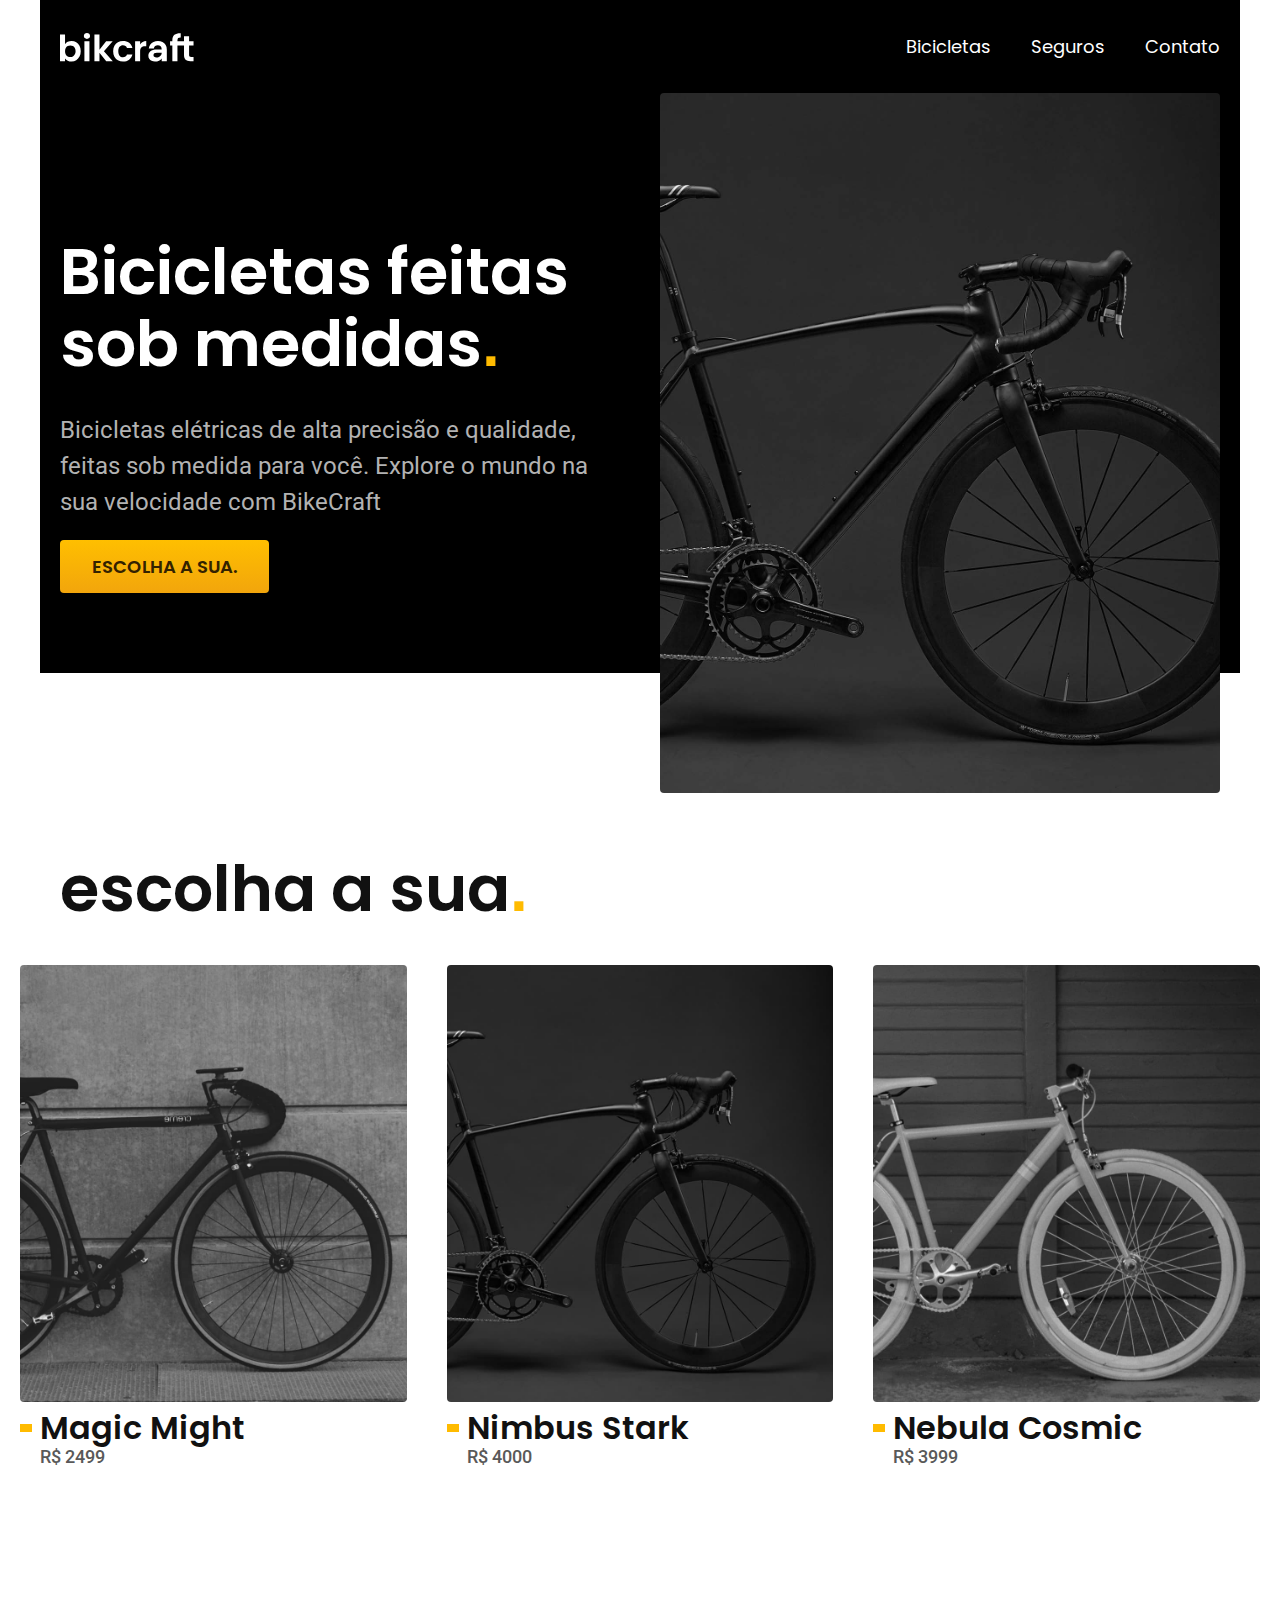
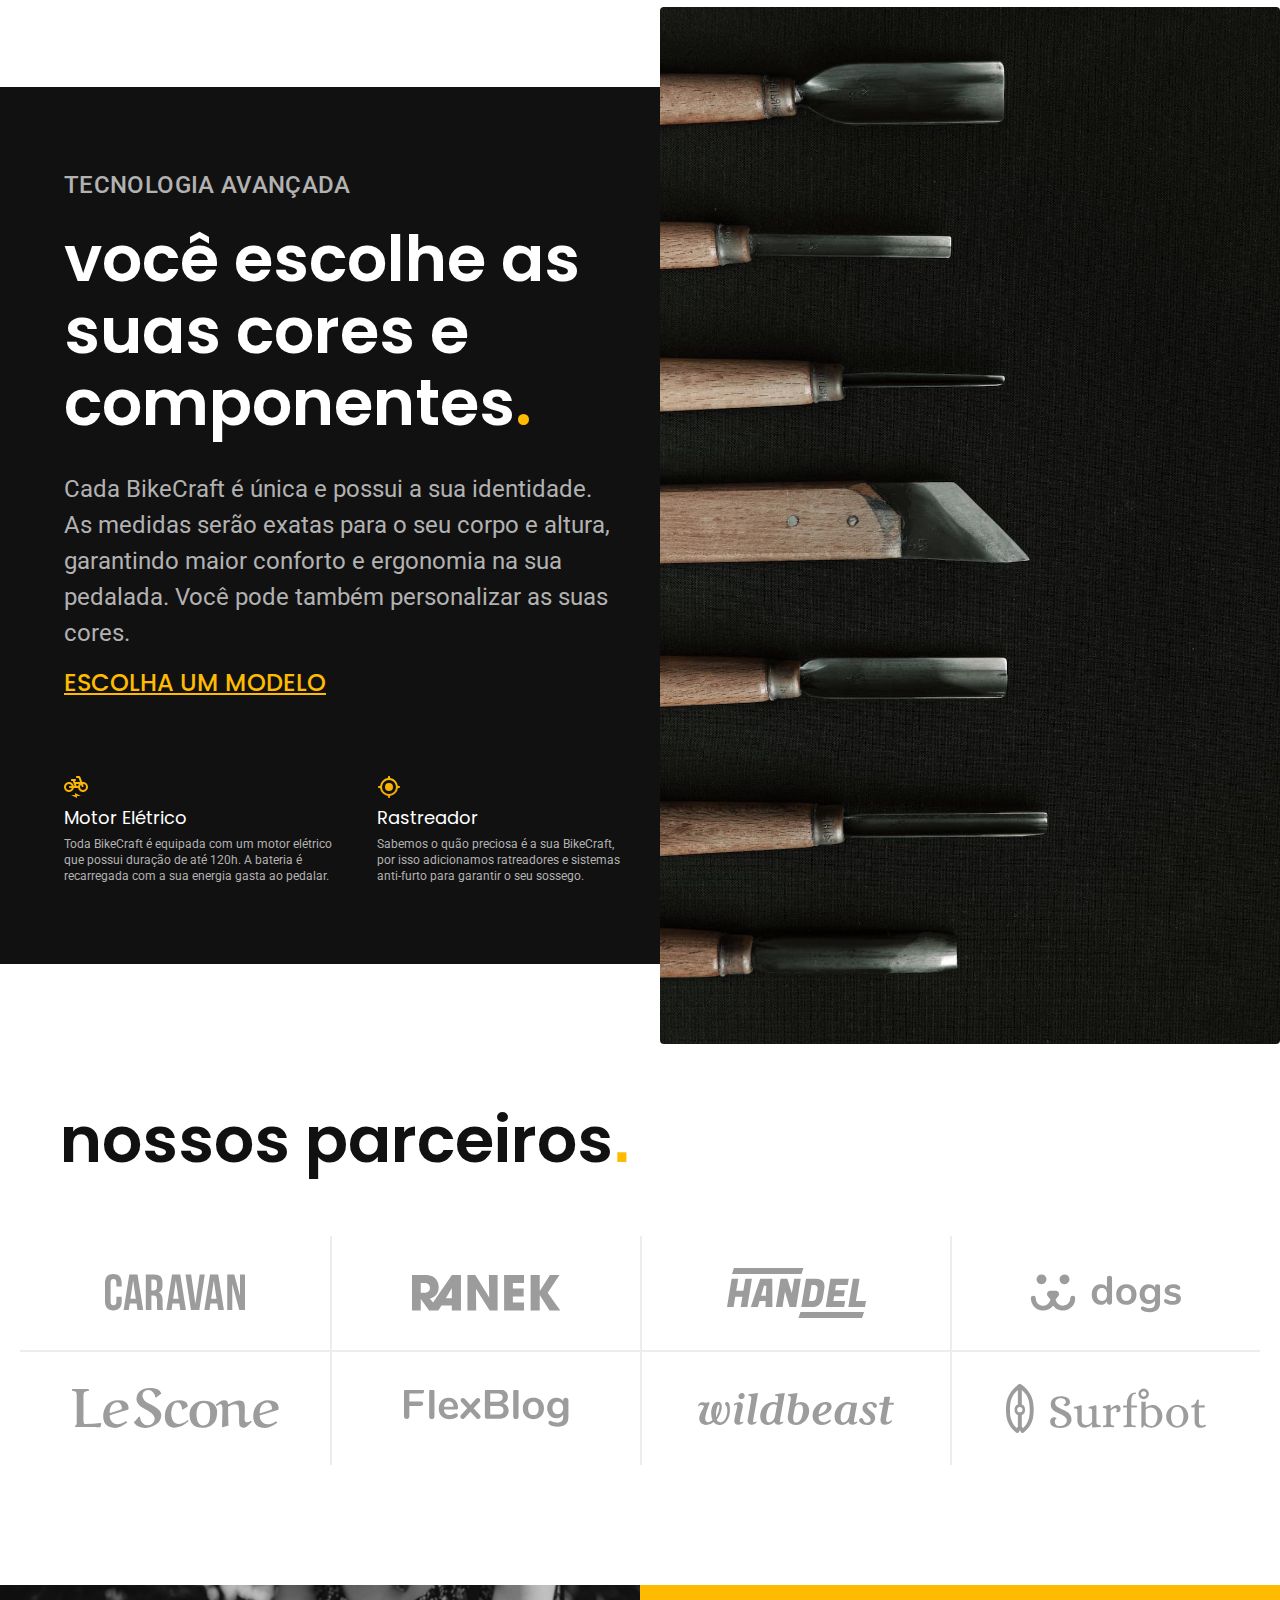
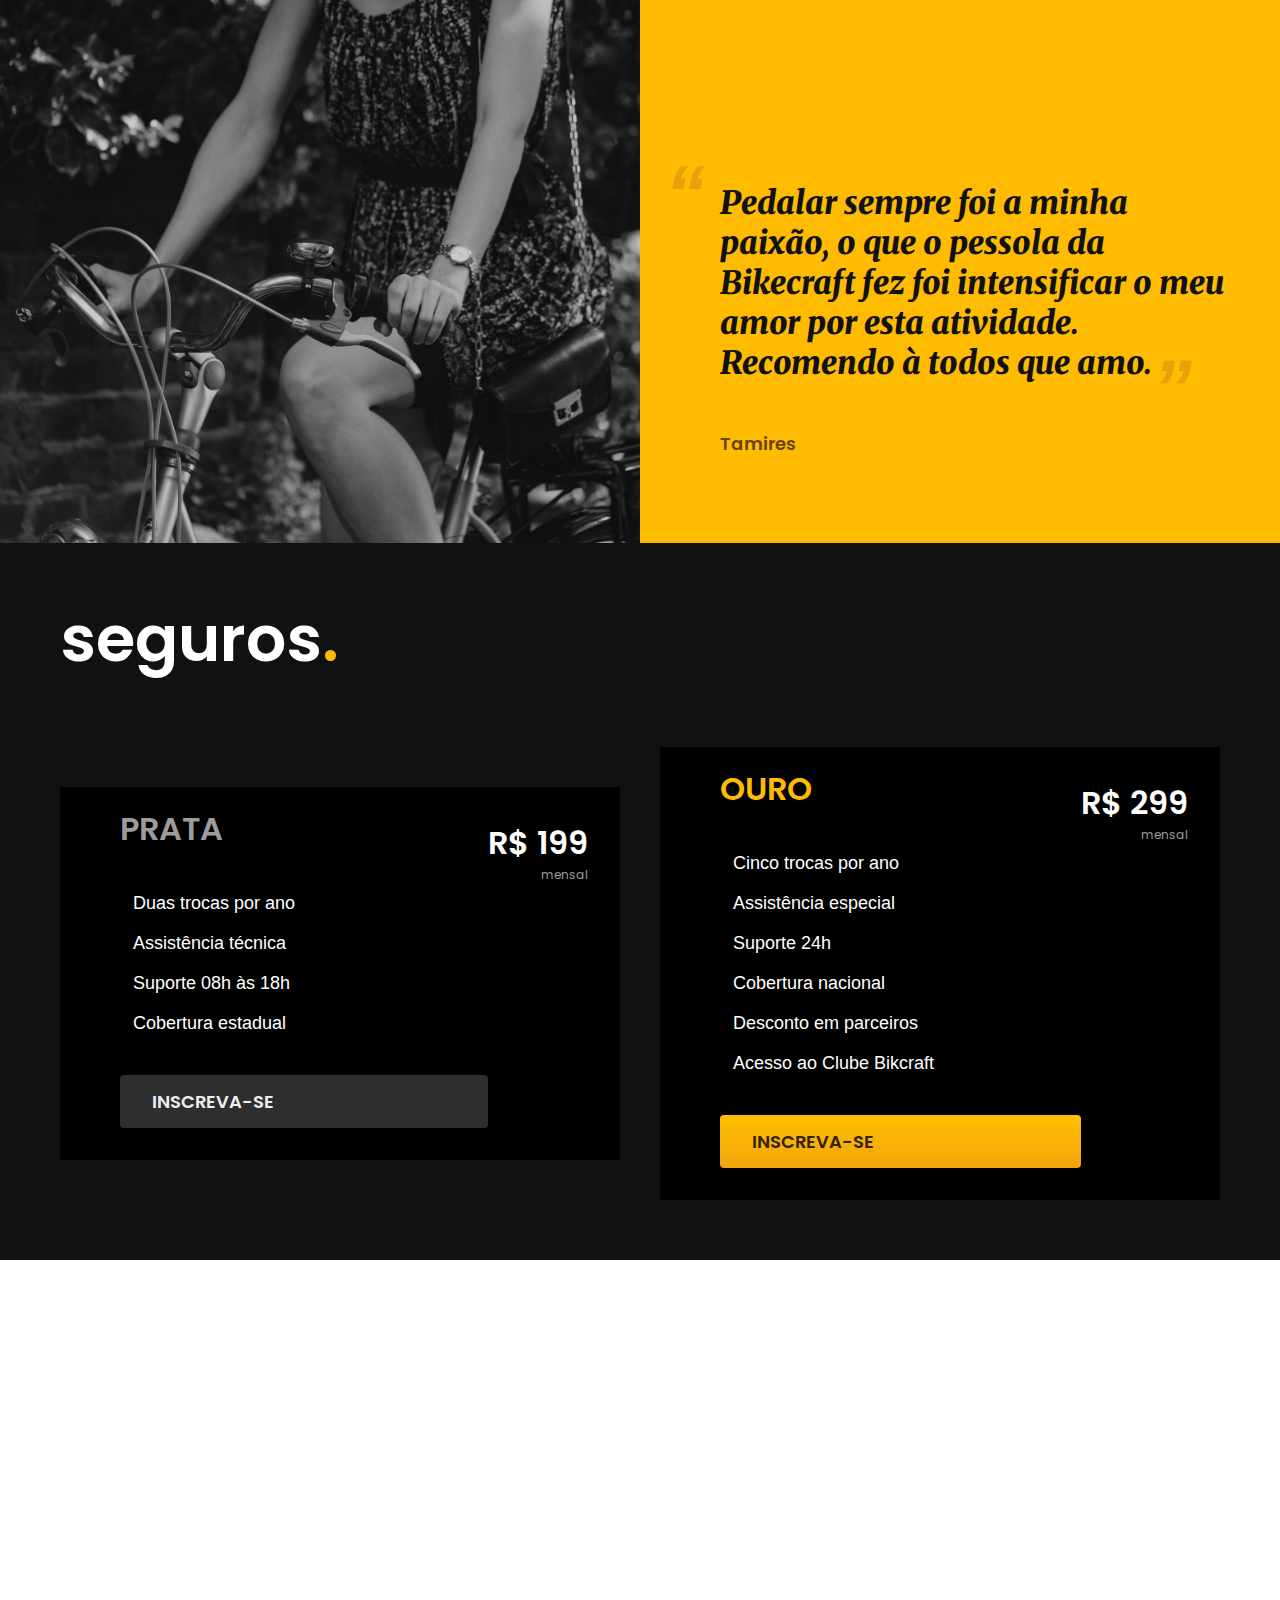
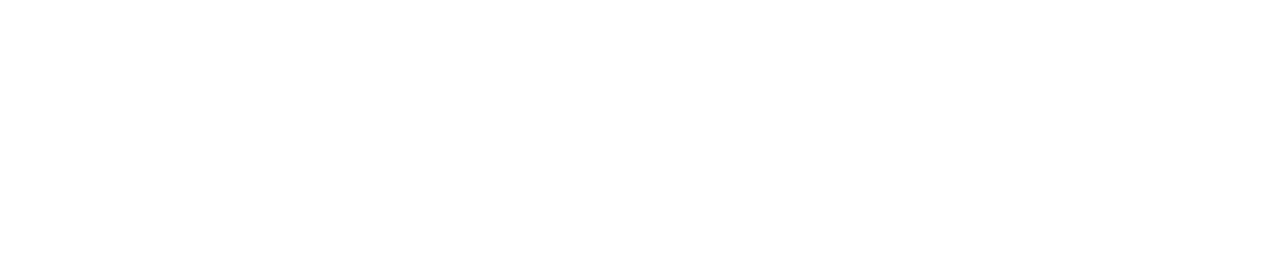
==== index.html @ 05209319 "inciado a parte de seguros, HTML OK CSS OK, falta a parte do responsivel" ====
<!DOCTYPE html>
<html lang="pt-br">

<head>
  <meta charset="UTF-8">
  <meta http-equiv="X-UA-Compatible" content="IE=edge">
  <meta name="viewport" content="width=device-width, initial-scale=1.0">
  <meta name="decription" content="Bicicletas elétricas de alta precisão e qualidade, feitas sob medidas para o cliente. Explore o mundo na sua velocidade com BikeCraft.">
  <link rel="stylesheet" href="./assets/css/global.css">
  <link rel="preconnect" href="https://fonts.googleapis.com">
  <link rel="preconnect" href="https://fonts.gstatic.com" crossorigin>
  <link href="https://fonts.googleapis.com/css2?family=Merriweather:ital,wght@1,900&family=Poppins:wght@400;600&family=Roboto:wght@400;500&display=swap" rel="stylesheet">
  <title>Bicicletas Elétricas - BikeCraft</title>

</head>

<body>
  <header>
    <div class="header">
      <a href="./"><img src="./assets/images/img/bikcraft.svg" alt="Logo da empresa BikeCraft" title="Logotipo da empresa de bicicletas elétricas BikeCraft"></a>

      <nav aria-label="primaria" class="header__menu">
        <ul class="header__menu--list">
          <li><a href="./bicicletas.html">Bicicletas</a></li>
          <li><a href="./seguros.html">Seguros</a></li>
          <li><a href="./contato.html">Contato</a></li>
        </ul>
      </nav>
    </div>

    <main class="introducao">
      <div class="introducao__conteudo">
        <div class="introducao__conteudo--info">
          <h1>Bicicletas feitas sob medidas<span class="color-ponto">.</span></h1>
          <p>Bicicletas elétricas de alta precisão e qualidade, feitas sob medida para você. Explore o mundo na sua velocidade com BikeCraft</p>
          <a class="botao" href="./bicicletas.html">Escolha a sua.</a>
        </div>
        <div class="introducao__img">
          <img class="imagemintroducao" src="./assets/images/img/fotos/introducao.jpg" alt="Foto Bicicleta eletrica preta BikeCraft" title="Foto de introdução da bicicleta BikeCraft na cor preta.">
        </div>
      </div>
    </main>


    <article class="bicicletas">
      <h2 class="titulo-h2">escolha a sua<span>.</span></h2>
      <ul class="bicicletas__listas">
        <li class="bicicletas__listas--itens">
          <a href="./bicicletas/magic.html">
            <img src="./assets/images/img/bicicletas/magic-home.jpg" alt="Bicicleta Preta" title="Imagem de uma bicicleta preta">
            <h3>Magic Might</h3>
            <span>R$ 2499</span>
          </a>
        </li>

        <li class="bicicletas__listas--itens">
          <a href="./bicicletas/nimbus.html">
            <img src="./assets/images/img/bicicletas/nimbus-home.jpg" alt="Bicicleta Preta" title="Imagem de uma bicicleta preta">
            <h3>Nimbus Stark</h3>
            <span>R$ 4000</span>
          </a>
        </li>

        <li class="bicicletas__listas--itens">
          <a href="./bicicletas/nebula.html">
            <img src="./assets/images/img/bicicletas/nebula-home.jpg" alt="Bicicleta branca" title="Imagem de uma bicicleta na cor branca">
            <h3>Nebula Cosmic</h3>
            <span>R$ 3999</span>
          </a>
        </li>
      </ul>
    </article>

    <article class="tecnologia-bg">

      <div class="tecnologia">

        <div class="tecnologia__conteudo">

          <span>Tecnologia Avançada</span>
          <h2>você escolhe as suas cores e componentes<span>.</span></h2>
          <p class="tecnologia__conteudo--paragrafo">Cada BikeCraft é única e possui a sua identidade. As medidas serão exatas para o seu corpo e altura, garantindo maior conforto e ergonomia na sua pedalada. Você pode também personalizar as suas cores.</p>
          <a class="link-tecnologia" href="./bicicletas.html">Escolha um modelo</a>
          <div class="tecnologia-vantagens">
            <div class="tecnologia__acessorios">
              <img src="./assets/images/img/icones/eletrica.svg" alt="" title="">
              <h3>Motor Elétrico</h3>
              <p>Toda BikeCraft é equipada com um motor elétrico que possui duração de até 120h. A bateria é recarregada com a sua energia gasta ao pedalar.</p>
            </div>

            <div class="tecnologia__acessorios">
              <img src="./assets/images/img/icones/rastreador.svg" alt="" title="">
              <h3>Rastreador</h3>
              <p>Sabemos o quão preciosa é a sua BikeCraft, por isso adicionamos ratreadores e sistemas anti-furto para garantir o seu sossego.</p>
            </div>
          </div>
        </div>

        <div class="tecnologia__imagem">
          <img src="./assets/images/img/fotos/tecnologia.jpg" alt="" title="">
        </div>

      </div>
    </article>

    <section class="parceiros" aria-label="Nossos Parceiros">
      <h2 class="parceiros__titulo">nossos parceiros<span>.</span></h2>
      <ul class="parceiros__lista">
        <li><img src="./assets/images/img/parceiros/caravan.svg" alt="caravan"></li>
        <li><img src="./assets/images/img/parceiros/ranek.svg" alt="ranek"></li>
        <li><img src="./assets/images/img/parceiros/handel.svg" alt="handel"></li>
        <li><img src="./assets/images/img/parceiros/dogs.svg" alt="dogs"></li>
        <li><img src="./assets/images/img/parceiros/lescone.svg" alt="lescone"></li>
        <li><img src="./assets/images/img/parceiros/flexblog.svg" alt="flexblog"></li>
        <li><img src="./assets/images/img/parceiros/wildbeast.svg" alt="wildbeast"></li>
        <li><img src="./assets/images/img/parceiros/surfbot.svg" alt="surfbot"></li>
      </ul>

    </section>

    <section class="depoimento" aria-label="Depoimento">
      <div class="depoimento__imagem">
        <img src="./assets/images/img/fotos/depoimento.jpg" alt="Pessoa pedalando uma bicicleta BikeCraft">
      </div>
      <div class="depoimento__conteudo">
        <blockquote class="depoimento__conteudo--cliente">
          <p>Pedalar sempre foi a minha paixão, o que o pessola da Bikecraft fez foi intensificar o meu amor por esta atividade.
            Recomendo à todos que amo.
          </p>

          <span>Tamires</span>
        </blockquote>

      </div>
      </div>
    </section>

    <article class="seguros-bg">
      <div class="seguros">
        <h2>
          seguros<span>.</span>
        </h2>

        <div class="seguros__item">
          <h3 class="titulo-prata">Prata</h3>
          <span>R$ 199 <span>mensal</span></span>
          <ul class="seguros__beneficios">
            <li>Duas trocas por ano</li>
            <li>Assistência técnica</li>
            <li>Suporte 08h às 18h</li>
            <li>Cobertura estadual</li>
          </ul>
          <a class="botao-secundario" href="./orçamento.html">Inscreva-se</a>
        </div>

        <div class="seguros__item">
          <h3 class="titulo-ouro">Ouro</h3>
          <span>R$ 299 <span>mensal</span></span>
          <ul class="seguros__beneficios">
            <li>Cinco trocas por ano</li>
            <li>Assistência especial</li>
            <li>Suporte 24h</li>
            <li>Cobertura nacional</li>
            <li>Desconto em parceiros</li>
            <li>Acesso ao Clube Bikcraft</li>
          </ul>
          <a class="botao" href="./orçamento.html">Inscreva-se</a>
        </div>

      </div>
    </article>

  </header>
</body>

</html>
---- assets/css/global.css ----
@charset "UTF-8";
*,
*::before,
*::after {
  padding: 0;
  margin: 0;
  box-sizing: border-box;
  font-family: Arial, Helvetica, sans-serif;
  color: #111111;
}

body {
  padding-bottom: 600px;
}

svg {
  display: block;
}

img {
  display: block;
  max-width: 100%;
}

img[src$=".jpg"] {
  border-radius: 4px;
}

a {
  text-decoration: none;
  color: inherit;
}

li {
  list-style: none;
}

h1,
h2,
h3,
h4,
ul,
p,
blockquote {
  margin: 0px;
}

.botao {
  display: inline-block;
  background: linear-gradient(#ffbf00, #f2a50c);
  border-radius: 4px;
  box-shadow: 0 1px 2px rgba(0, 0, 0, 0.1);
  padding: 16px 32px;
  text-transform: uppercase;
  color: #332200;
  font-size: 18px;
  line-height: 21px;
  font-family: "poppins", sans-serif;
  font-weight: 600;
}
.botao .botao:hover {
  background: linear-gradient(#ffb60d, #e59317);
}

.botao-secundario {
  background-color: #2e2e2e;
  color: #ededed;
  display: inline-block;
  border-radius: 4px;
  box-shadow: 0 1px 2px rgba(0, 0, 0, 0.1);
  padding: 16px 32px;
  text-transform: uppercase;
  font-size: 18px;
  line-height: 21px;
  font-family: "poppins", sans-serif;
  font-weight: 600;
}
.botao-secundario .botao-secundario:hover {
  background-color: #404040;
}

@media (max-width: 600px) {
  .botao {
    padding: 12px 16px;
    font-size: calculator-rem(16px);
  }
}
/*--colors--*/
/*--yellow-colors--*/
.grid-1 {
  width: calc(8.3333333333% - 24px);
  margin: 12px;
  float: left;
}
@media screen and (max-width: 960px) {
  .grid-1 {
    float: none;
    width: calc(100% - 24px);
    margin: 12px;
  }
}

.grid-2 {
  width: calc(16.6666666667% - 24px);
  margin: 12px;
  float: left;
}
@media screen and (max-width: 960px) {
  .grid-2 {
    float: none;
    width: calc(100% - 24px);
    margin: 12px;
  }
}

.grid-3 {
  width: calc(25% - 24px);
  margin: 12px;
  float: left;
}
@media screen and (max-width: 960px) {
  .grid-3 {
    float: none;
    width: calc(100% - 24px);
    margin: 12px;
  }
}

.grid-4 {
  width: calc(33.3333333333% - 24px);
  margin: 12px;
  float: left;
}
@media screen and (max-width: 960px) {
  .grid-4 {
    float: none;
    width: calc(100% - 24px);
    margin: 12px;
  }
}

.grid-5 {
  width: calc(41.6666666667% - 24px);
  margin: 12px;
  float: left;
}
@media screen and (max-width: 960px) {
  .grid-5 {
    float: none;
    width: calc(100% - 24px);
    margin: 12px;
  }
}

.grid-6 {
  width: calc(50% - 24px);
  margin: 12px;
  float: left;
}
@media screen and (max-width: 960px) {
  .grid-6 {
    float: none;
    width: calc(100% - 24px);
    margin: 12px;
  }
}

.grid-7 {
  width: calc(58.3333333333% - 24px);
  margin: 12px;
  float: left;
}
@media screen and (max-width: 960px) {
  .grid-7 {
    float: none;
    width: calc(100% - 24px);
    margin: 12px;
  }
}

.grid-8 {
  width: calc(66.6666666667% - 24px);
  margin: 12px;
  float: left;
}
@media screen and (max-width: 960px) {
  .grid-8 {
    float: none;
    width: calc(100% - 24px);
    margin: 12px;
  }
}

.grid-9 {
  width: calc(75% - 24px);
  margin: 12px;
  float: left;
}
@media screen and (max-width: 960px) {
  .grid-9 {
    float: none;
    width: calc(100% - 24px);
    margin: 12px;
  }
}

.grid-10 {
  width: calc(83.3333333333% - 24px);
  margin: 12px;
  float: left;
}
@media screen and (max-width: 960px) {
  .grid-10 {
    float: none;
    width: calc(100% - 24px);
    margin: 12px;
  }
}

.grid-11 {
  width: calc(91.6666666667% - 24px);
  margin: 12px;
  float: left;
}
@media screen and (max-width: 960px) {
  .grid-11 {
    float: none;
    width: calc(100% - 24px);
    margin: 12px;
  }
}

.grid-12 {
  width: calc(100% - 24px);
  margin: 12px;
  float: left;
}
@media screen and (max-width: 960px) {
  .grid-12 {
    float: none;
    width: calc(100% - 24px);
    margin: 12px;
  }
}

.header {
  box-sizing: border-box;
  max-width: 1200px;
  padding-left: 1.25rem;
  padding-right: 1.25rem;
  margin-left: auto;
  margin-right: auto;
  padding-top: 1.25rem;
  padding-bottom: 1.25rem;
  background-color: #000000;
  display: flex;
  flex-wrap: wrap;
  gap: 1.25rem;
  justify-content: space-between;
  align-items: center;
}
.header__menu--list {
  display: flex;
  flex-wrap: wrap;
  gap: 2.5rem;
}
.header__menu--list a {
  font-size: 1.125rem;
  line-height: 1.3125rem;
  font-family: "poppins", sans-serif;
  font-weight: 400;
  color: #ffffff;
  padding-bottom: 1rem;
  padding-top: 1rem;
  display: inline-block;
  position: relative;
}
.header__menu--list a::after {
  content: "";
  display: block;
  height: 0.125rem;
  width: 0px;
  background-color: #ffffff;
  margin-top: 0.25rem;
  transition: 0.3s;
  position: absolute;
}
.header__menu--list a:hover::after {
  width: 100%;
}

@media (max-width: 800px) {
  .header__menu--list {
    gap: 1.25rem;
  }
  .header__menu--list a {
    background-color: #111111;
    padding-bottom: 0.75rem;
    padding-top: 0.75rem;
    padding-left: 1rem;
    padding-right: 1rem;
    border-radius: 0.25rem;
  }
  .header__menu--list a::after {
    display: none;
  }
  .header__menu--list a:hover::after {
    display: none;
  }
  .header__menu--list a:hover {
    cursor: pointer;
    background-color: #2e2e2e;
  }
}
@media (max-width: 600px) {
  .header__menu--list {
    gap: 0.75rem;
  }
  .header__menu--list a {
    background-color: #111111;
    padding-bottom: 0.5rem;
    padding-top: 0.5rem;
    padding-left: 0.75rem;
    padding-right: 0.75rem;
    border-radius: 0.25rem;
    font-size: 0.875rem;
  }
  .header__menu--list a::after {
    display: none;
  }
}
.introducao {
  box-sizing: border-box;
  max-width: 1200px;
  padding-left: 1.25rem;
  padding-right: 1.25rem;
  margin-left: auto;
  margin-right: auto;
  background-color: #000000;
  box-shadow: inset 0 -120px #ffffff;
}
.introducao__conteudo {
  display: grid;
  grid-template-columns: 1fr 1fr;
  gap: 0px 40px;
  color: #ffffff;
}
.introducao__conteudo--info {
  align-self: flex-end;
  padding-bottom: 12.5rem;
}
.introducao__conteudo--info h1 {
  margin-bottom: 2rem;
  color: #ffffff;
  font-size: 4rem;
  line-height: 4.5rem;
  font-family: "poppins", sans-serif;
  font-weight: 600;
}
.introducao__conteudo--info h1 span {
  color: #ffbb00;
}
.introducao__conteudo--info p {
  margin-bottom: 1.25rem;
  color: #b2b2b2;
  font-size: 1.5rem;
  line-height: 2.25rem;
  font-family: "roboto", sans-serif;
  font-weight: 400;
}
.introducao__img img {
  height: 100%;
  width: 100%;
  -o-object-fit: cover;
     object-fit: cover;
  border-radius: 0.25rem;
}

@media (max-width: 1200px) {
  .introducao__conteudo--info h1 {
    font-size: 3rem;
  }
  .introducao__conteudo--info p {
    font-size: 1.125rem;
  }
}
@media (max-width: 800px) {
  .introducao {
    background-color: #111111;
    padding-top: 2.5rem;
    box-shadow: inset 0 -60px #ffffff;
  }
  .introducao__conteudo {
    grid-template-columns: 1fr;
    gap: 2rem;
  }
  .introducao__conteudo--info {
    padding-bottom: 0rem;
  }
  .introducao__conteudo--info h1 {
    font-size: 2rem;
    margin-bottom: 1rem;
  }
  .introducao__img img {
    height: 18.75rem;
    width: 100%;
  }
}
.bicicletas {
  padding-top: 3.75rem;
  padding-bottom: 7.5rem;
}
.bicicletas h2 {
  font-size: 4rem;
  line-height: 4.5rem;
  font-family: "poppins", sans-serif;
  font-weight: 600;
  box-sizing: border-box;
  max-width: 1200px;
  padding-left: 1.25rem;
  padding-right: 1.25rem;
  margin-left: auto;
  margin-right: auto;
  margin-bottom: 2.5rem;
}
.bicicletas h2 span {
  color: #ffbb00;
}
.bicicletas__listas {
  display: flex;
  gap: 2.5rem;
  padding: 0 20px 20px 20px;
  max-width: 1400px;
  margin-left: auto;
  margin-right: auto;
  overflow-x: auto;
}
.bicicletas__listas a {
  display: block;
}
.bicicletas__listas img {
  margin-bottom: 1rem;
}
.bicicletas__listas--itens {
  min-width: 280px;
}
.bicicletas__listas--itens h3 {
  font-size: 2rem;
  line-height: 1.25rem;
  font-family: "poppins", sans-serif;
  font-weight: 600;
  margin-bottom: 0.5rem;
  display: flex;
  align-items: center;
}
.bicicletas__listas--itens h3::before {
  content: "";
  background-color: #ffbb00;
  height: 8px;
  width: 12px;
  margin-right: 8px;
  display: inline-block;
  transition: width 0.2s;
}
.bicicletas__listas--itens a:hover h3::before {
  width: 24px;
}
.bicicletas__listas--itens span {
  font-size: 1.125rem;
  line-height: 1.3125rem;
  font-family: "roboto", sans-serif;
  font-weight: 500;
  color: #595959;
  padding-left: 20px;
}

@media (max-width: 800px) {
  .bicicletas__listas {
    padding-bottom: 3.75rem;
    gap: 20px;
  }
  .bicicletas__listas--itens h3 {
    font-size: 2rem;
    line-height: 1.25rem;
    font-family: "poppins", sans-serif;
    font-weight: 600;
    margin-bottom: 0.5rem;
    display: flex;
    align-items: center;
  }
  .bicicletas__listas--itens h3::before {
    content: "";
    background-color: #ffbb00;
    height: 8px;
    width: 12px;
    margin-right: 8px;
    display: inline-block;
  }
}
.tecnologia-bg {
  background-color: #111111;
  box-shadow: inset 0 80px #ffffff, inset 0 -80px #ffffff;
}

.tecnologia {
  display: grid;
  grid-template-columns: 1fr 1fr;
  gap: 40px;
}
.tecnologia__conteudo {
  padding-top: 10rem;
  padding-bottom: 10rem;
  padding-left: 4rem;
}
.tecnologia__conteudo span {
  font-size: 1.5rem;
  line-height: 2.25rem;
  font-family: "roboto", sans-serif;
  font-weight: 500;
  letter-spacing: 0.015em;
  text-transform: uppercase;
  display: block;
  color: #b2b2b2;
  margin-bottom: 1.25rem;
}
.tecnologia__conteudo h2 {
  font-size: 4rem;
  line-height: 4.5rem;
  font-family: "poppins", sans-serif;
  font-weight: 600;
  color: #ffffff;
  margin-bottom: 2rem;
}
.tecnologia__conteudo h2 span {
  font-size: 4rem;
  line-height: 4.5rem;
  font-family: "poppins", sans-serif;
  font-weight: 600;
  display: inline;
  color: #ffbb00;
}
.tecnologia__conteudo--paragrafo {
  font-size: 1.5rem;
  line-height: 2.25rem;
  font-family: "roboto", sans-serif;
  font-weight: 400;
  color: #b2b2b2;
  margin-bottom: 1.25rem;
}
.tecnologia__acessorios h3 {
  font-size: 1.125rem;
  line-height: 1.3125rem;
  font-family: "poppins", sans-serif;
  font-weight: 400;
  color: #ffffff;
  margin-bottom: 0.5rem;
  width: -webkit-max-content;
  width: -moz-max-content;
  width: max-content;
}
.tecnologia__acessorios p {
  font-size: 0.75rem;
  line-height: 1rem;
  font-family: "roboto", sans-serif;
  font-weight: 400;
  color: #b2b2b2;
}
.tecnologia__acessorios img {
  width: 1.5rem;
  margin-bottom: 0.5rem;
}
.tecnologia__imagem img {
  width: 100%;
  height: 100%;
  -o-object-fit: cover;
     object-fit: cover;
  -o-object-position: left;
     object-position: left;
}

.link-tecnologia {
  display: inline-block;
  color: #ffbb00;
  font-weight: 500;
  font-size: 1.5rem;
  line-height: 1.5rem;
  font-family: "poppins", sans-serif;
  text-decoration: underline;
  text-transform: uppercase;
  margin-bottom: 5rem;
}
.link-tecnologia .link::after {
  content: "";
  display: block;
  width: 100%;
  height: 0.25rem;
  background-color: currentColor;
}
.link-tecnologia:hover {
  color: #ffffff;
}

.tecnologia-vantagens {
  display: flex;
  gap: 2.5rem;
}

@media (max-width: 800px) {
  .tecnologia-bg {
    box-shadow: initial;
  }
  .tecnologia {
    grid-template-columns: 1fr;
    gap: 40px;
  }
  .tecnologia__conteudo {
    padding-top: 3.75rem;
    padding-bottom: 3.75rem;
  }
  .tecnologia__conteudo span {
    margin-bottom: 1.25rem;
  }
  .tecnologia__conteudo h2 {
    margin-bottom: 2rem;
  }
  .tecnologia__acessorios h3 {
    margin-bottom: 0.5rem;
    width: -webkit-max-content;
    width: -moz-max-content;
    width: max-content;
  }
  .tecnologia__acessorios img {
    width: 1.5rem;
    margin-bottom: 0.5rem;
  }
  .tecnologia__imagem img {
    display: none;
  }
  .link-tecnologia {
    display: inline-block;
    color: #ffbb00;
    font-weight: 500;
    font-size: 1.5rem;
    line-height: 1.5rem;
    font-family: "poppins", sans-serif;
    text-decoration: underline;
    text-transform: uppercase;
    margin-bottom: 3.75rem;
  }
  .link-tecnologia .link::after {
    content: "";
    display: block;
    width: 100%;
    height: 0.25rem;
    background-color: currentColor;
  }
  .link-tecnologia:hover {
    color: #ffffff;
  }
}
@media (max-width: 600px) {
  .tecnologia-vantagens {
    flex-direction: column;
  }
}
.parceiros {
  padding-top: 3.75rem;
  padding-bottom: 7.5rem;
}
.parceiros__titulo {
  font-size: 4rem;
  line-height: 4.5rem;
  font-family: "poppins", sans-serif;
  font-weight: 600;
  box-sizing: border-box;
  max-width: 1200px;
  padding-left: 1.25rem;
  padding-right: 1.25rem;
  margin-left: auto;
  margin-right: auto;
  margin-bottom: 3.75rem;
}
.parceiros__titulo span {
  color: #ffbb00;
}
.parceiros__lista {
  padding: 0 20px;
  max-width: 1400px;
  display: grid;
  grid-template-columns: repeat(4, 1fr);
  margin: 0 auto;
}
.parceiros__lista li {
  padding: 2rem;
  display: flex;
  border-left: 0.125rem solid #ededed;
}
.parceiros__lista li:first-child {
  border-left: none;
}
.parceiros__lista li:nth-child(5) {
  border-left: none;
}
.parceiros__lista li:nth-child(n+5) {
  border-top: 0.125rem solid #ededed;
}
.parceiros__lista img {
  margin: auto;
}

@media (max-width: 800px) {
  .parceiros {
    padding-bottom: 3.75rem;
  }
  .parceiros__titulo {
    margin-bottom: 1.25rem;
  }
  .parceiros__lista {
    grid-template-columns: repeat(2, 1fr);
  }
  .parceiros__lista li {
    padding: 1.25rem;
  }
  .parceiros__lista li:nth-child(odd) {
    border: none;
  }
  .parceiros__lista li:nth-child(n+3) {
    border-top: 0.125rem solid #ededed;
  }
}
.depoimento {
  display: grid;
  grid-template-columns: 1fr 1fr;
  background-color: #ffbb00;
  overflow: hidden;
}
.depoimento__imagem img {
  width: 100%;
  height: 100%;
  -o-object-fit: cover;
     object-fit: cover;
  border-radius: 0px;
}
.depoimento__conteudo {
  padding: 40px 40px 80px 80px;
  align-self: end;
}
.depoimento__conteudo--cliente {
  color: #332200;
  font-size: 2rem;
  line-height: 1.25rem;
  font-family: "poppins", sans-serif;
  font-weight: 600;
  line-height: initial;
}
.depoimento__conteudo--cliente p {
  font-family: "Merriweather", serif;
  font-style: italic;
  font-weight: 900;
  margin-bottom: 32px;
  max-width: 32ch;
  position: relative;
}
.depoimento__conteudo--cliente p::before {
  content: " “ ";
  font-size: 5rem;
  color: #e4a30b;
  position: absolute;
  left: -55px;
  top: -35px;
}
.depoimento__conteudo--cliente p::after {
  content: " ” ";
  font-size: 5rem;
  color: #e4a30b;
  position: absolute;
}
.depoimento__conteudo--cliente span {
  font-size: 1.125rem;
  line-height: 1.3125rem;
  font-family: "poppins", sans-serif;
  font-weight: 600;
  color: #664400;
}

@media (max-width: 800px) {
  .depoimento {
    grid-template-columns: 1fr;
    text-align: center;
  }
  .depoimento__imagem img {
    max-height: 200px;
  }
  .depoimento__conteudo {
    padding: 40px 20px;
    justify-self: center;
  }
  .depoimento__conteudo--cliente p::before {
    content: " “ ";
    font-size: 5rem;
    color: #e4a30b;
    position: absolute;
    left: -55px;
    top: -35px;
  }
  .depoimento__conteudo--cliente p::after {
    content: " ” ";
    font-size: 5rem;
    color: #e4a30b;
    position: absolute;
  }
  .depoimento__conteudo--cliente span {
    font-size: 1.125rem;
    line-height: 1.3125rem;
    font-family: "poppins", sans-serif;
    font-weight: 600;
    color: #664400;
  }
}
.seguros-bg {
  background-color: #111111;
}

.seguros {
  box-sizing: border-box;
  max-width: 1200px;
  padding-left: 1.25rem;
  padding-right: 1.25rem;
  margin-left: auto;
  margin-right: auto;
  padding-top: 3.75rem;
  padding-bottom: 3.75rem;
  display: grid;
  grid-template-columns: 1fr 1fr;
  gap: 2.5rem;
  align-items: center;
}
.seguros h2 {
  grid-column: 1/-1;
  font-size: 4rem;
  line-height: 4.5rem;
  font-family: "poppins", sans-serif;
  font-weight: 600;
  color: #ffffff;
  margin-bottom: 2rem;
}
.seguros h2 span {
  font-size: 4rem;
  line-height: 4.5rem;
  font-family: "poppins", sans-serif;
  font-weight: 600;
  display: inline;
  color: #ffbb00;
}
.seguros__item {
  background-color: #000000;
  padding: 32px 32px 32px 60px;
  display: grid;
  grid-template-columns: 1fr auto;
}
.seguros__item span {
  font-size: 2rem;
  line-height: 1.25rem;
  font-family: "poppins", sans-serif;
  font-weight: 600;
  line-height: 3rem;
  color: #ffffff;
  grid-column: 2;
  display: block;
  text-align: right;
}
.seguros__item span:first-child {
  font-size: 0.75rem;
  line-height: 1rem;
  font-family: "poppins", sans-serif;
  font-weight: 400;
  color: #9c9c9c;
  grid-column: 2;
}
.seguros__beneficios {
  font-size: 1.125rem;
  line-height: 1.3125rem;
  font-family: "roboto", sans-serif;
  font-weight: 500;
  color: #ffffff;
  grid-column: 1/-1;
  margin-bottom: 2rem;
}
.seguros__beneficios li {
  color: #ffffff;
  line-height: 2.5rem;
}
.seguros__beneficios li::before {
  content: "";
  display: inline-block;
  width: 13px;
  height: 9px;
  background-image: url("../../images/img/icones/lista.svg");
}
.seguros__beneficios a {
  grid-column: 1/-1;
}

.titulo-prata {
  font-size: 2rem;
  line-height: 1.25rem;
  font-family: "poppins", sans-serif;
  font-weight: 600;
  color: #9c9c9c;
  text-transform: uppercase;
  margin-bottom: 2.5rem;
}

.titulo-ouro {
  font-size: 2rem;
  line-height: 1.25rem;
  font-family: "poppins", sans-serif;
  font-weight: 600;
  color: #ffbb00;
  text-transform: uppercase;
  margin-bottom: 2.5rem;
}/*# sourceMappingURL=global.css.map */
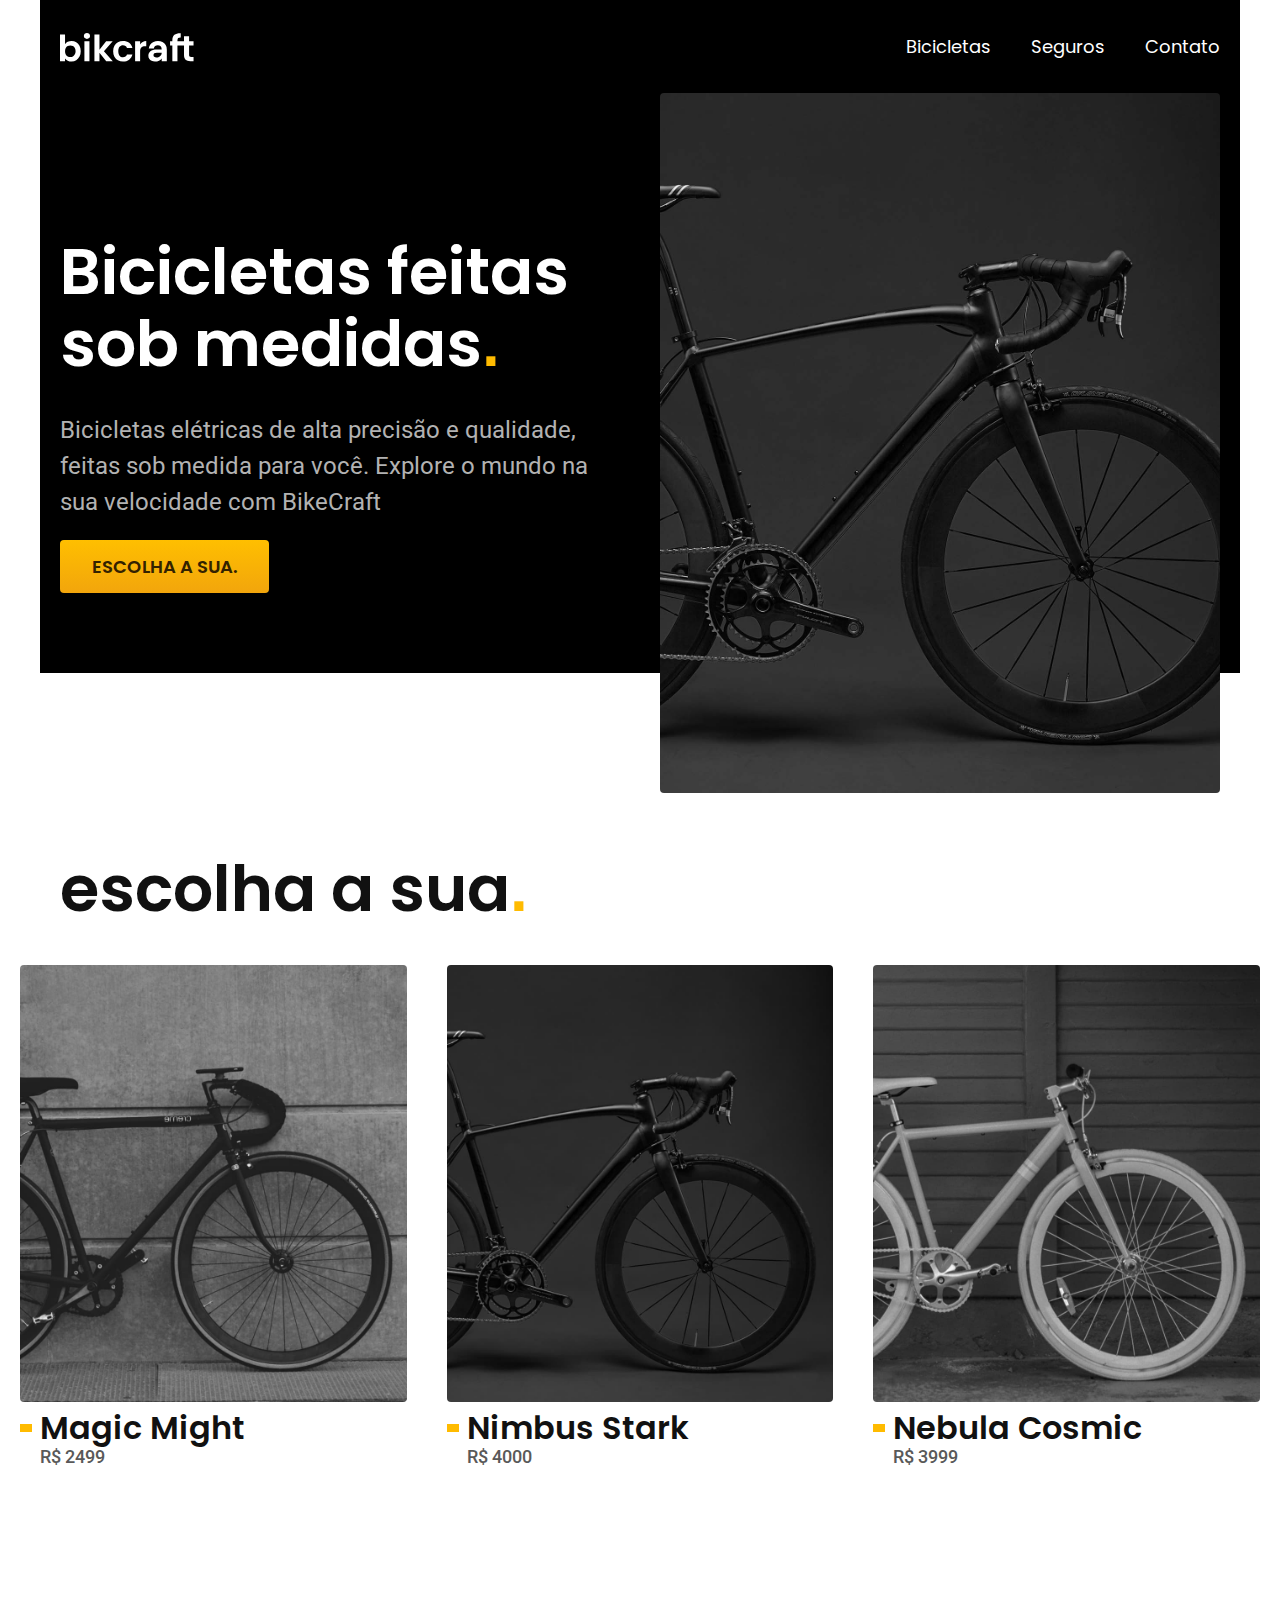
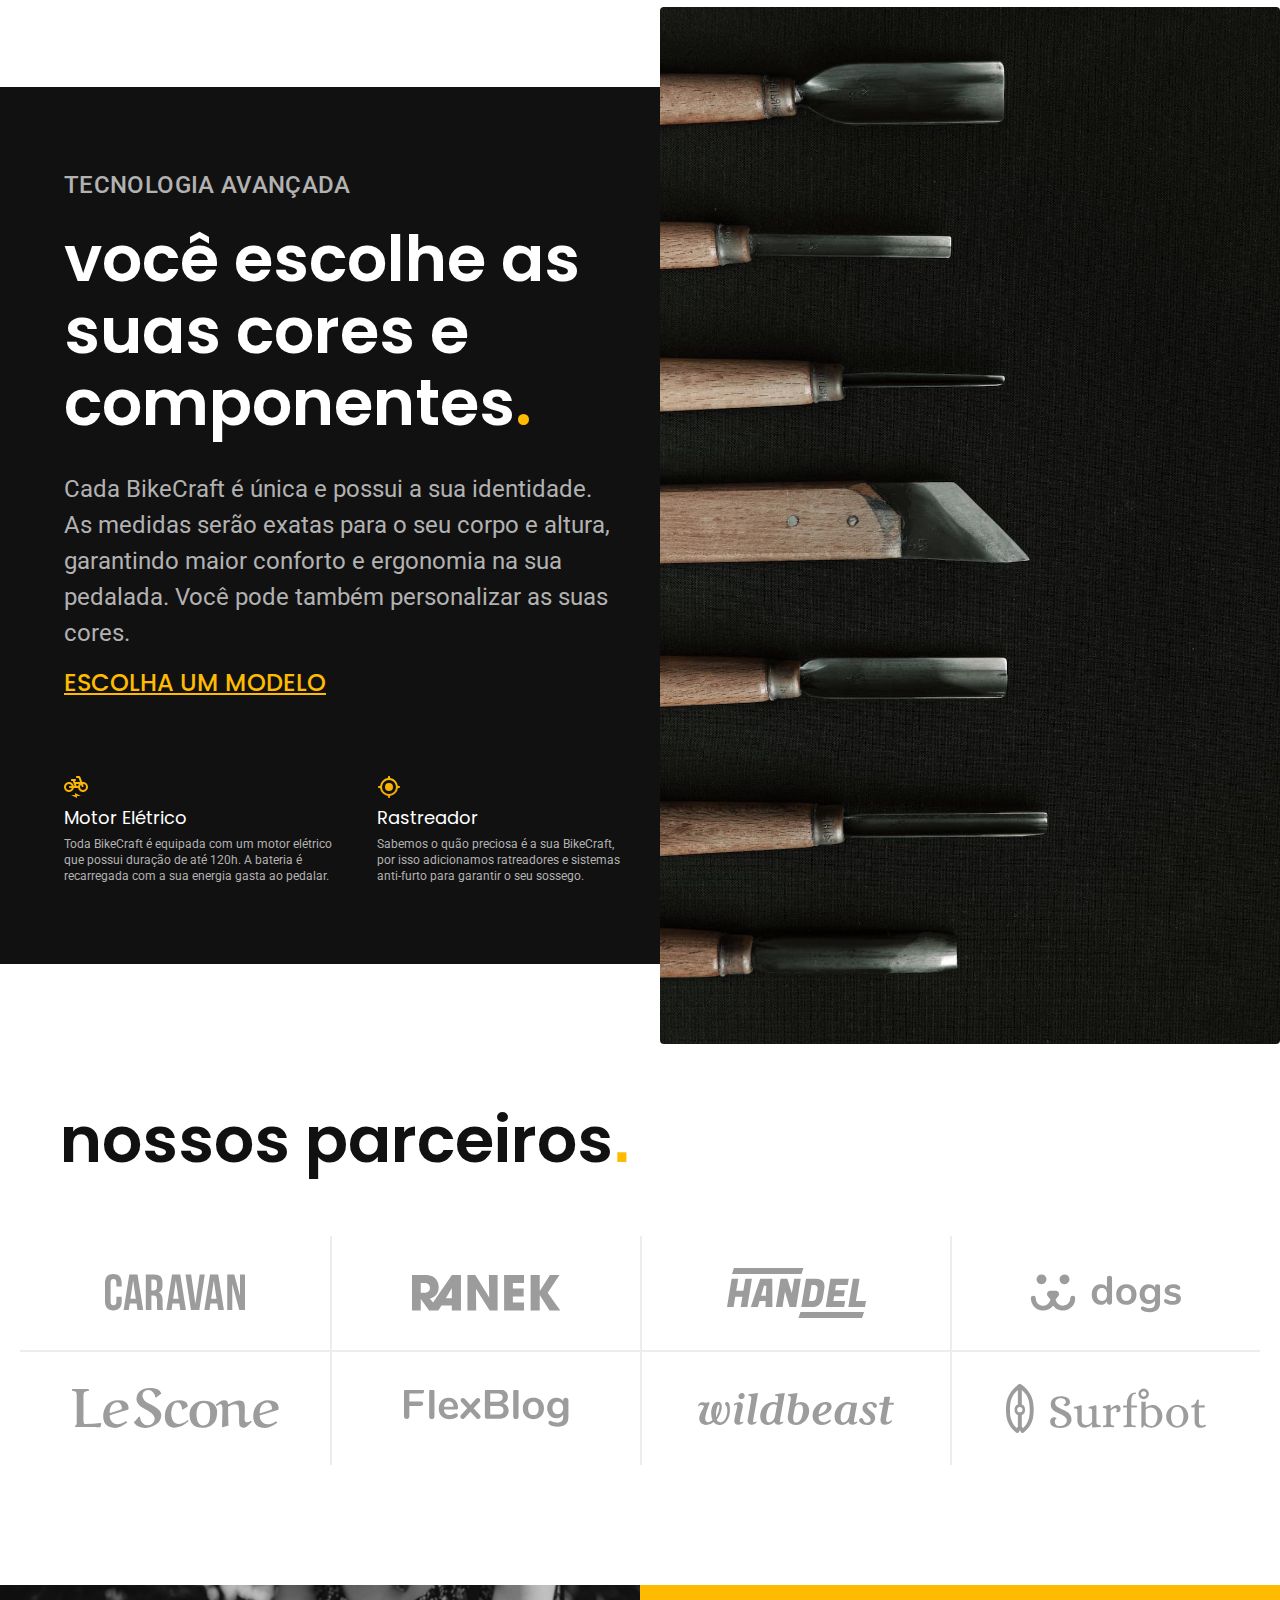
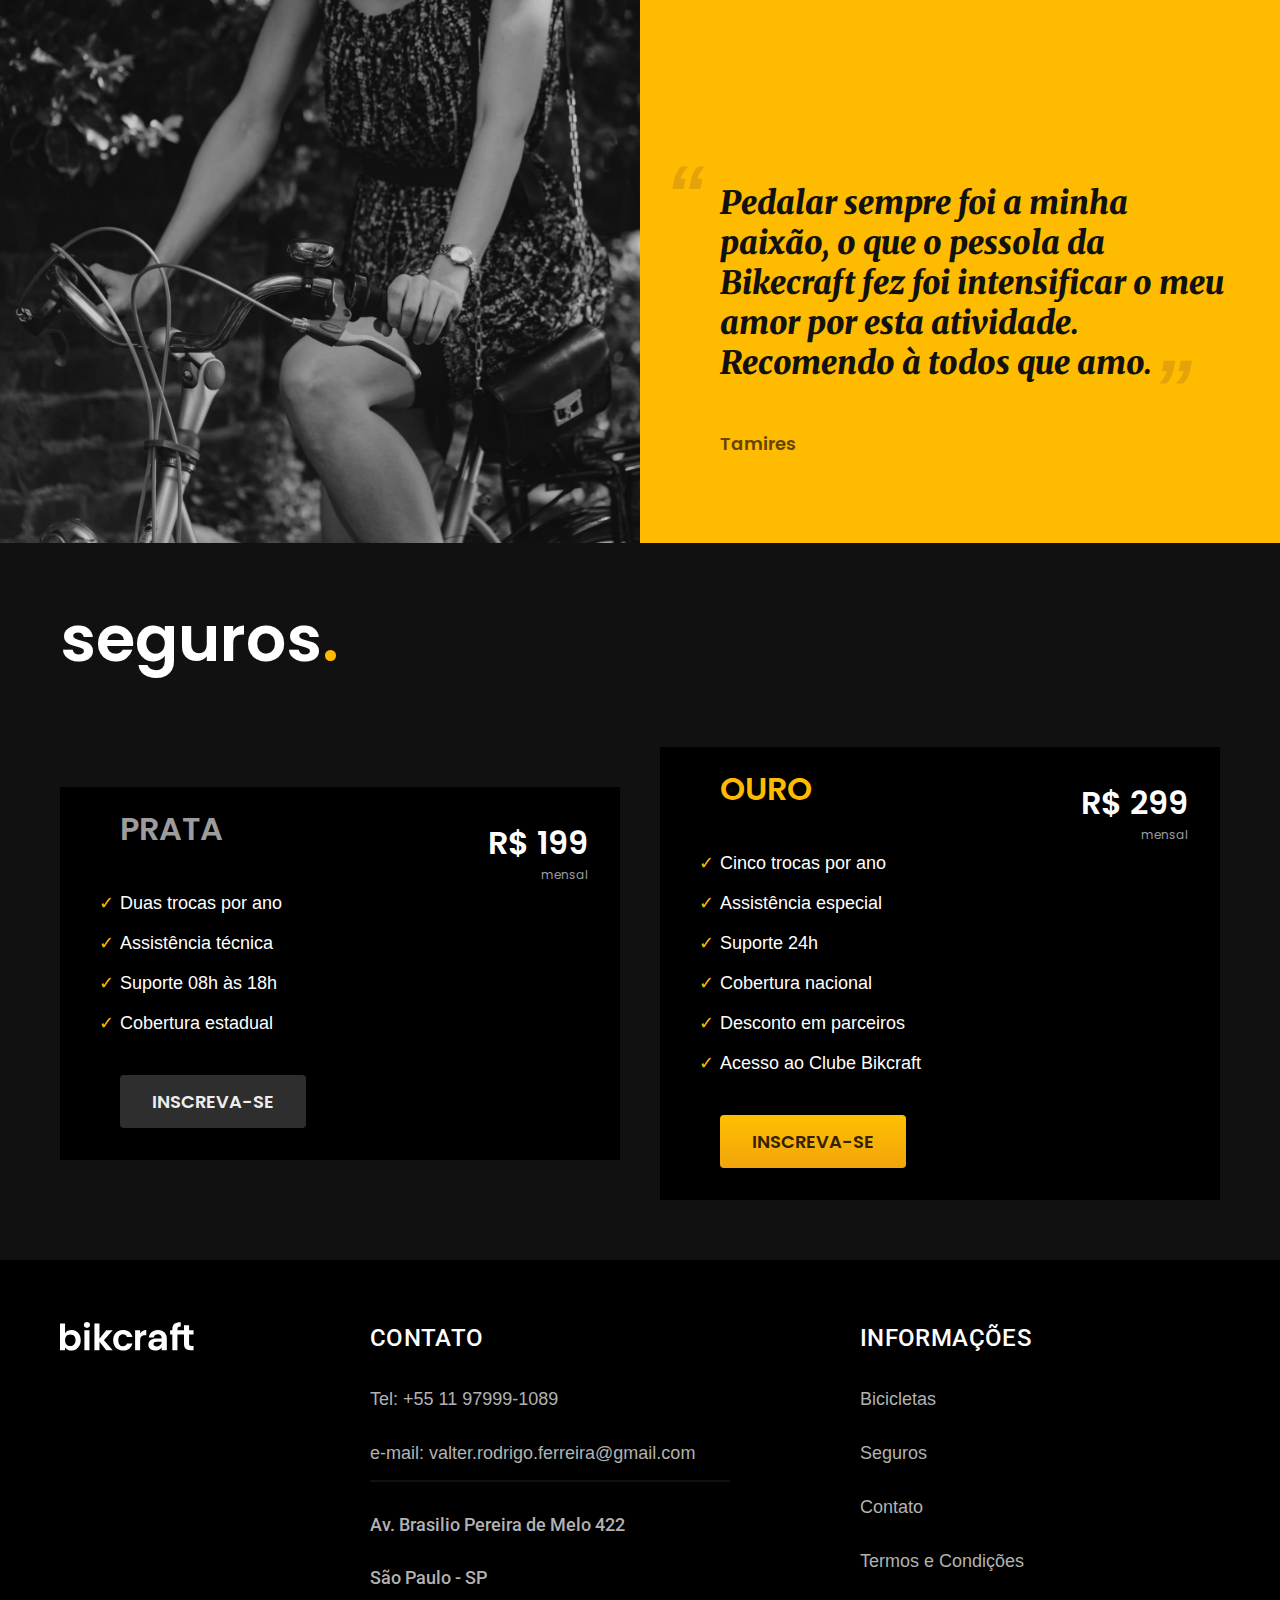
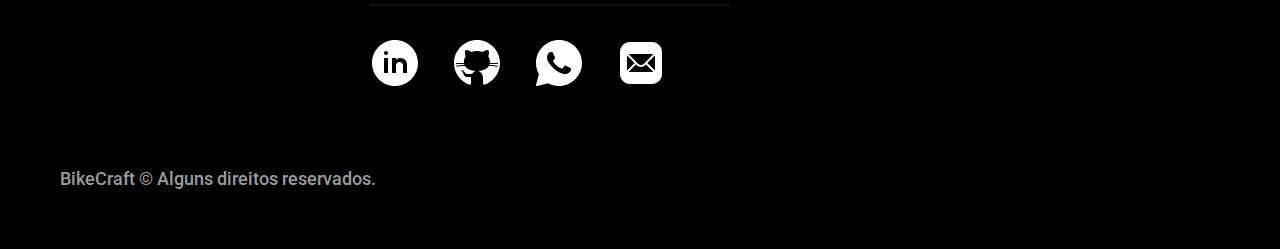
==== commit 0cffd953: "finalizada a parte do seguro, responsivel OK, inciado e finalizado a parte do footer, HTML OK,  CSS " ====
--- a/index.html
+++ b/index.html
@@ -27,150 +27,194 @@
         </ul>
       </nav>
     </div>
-
-    <main class="introducao">
-      <div class="introducao__conteudo">
-        <div class="introducao__conteudo--info">
-          <h1>Bicicletas feitas sob medidas<span class="color-ponto">.</span></h1>
-          <p>Bicicletas elétricas de alta precisão e qualidade, feitas sob medida para você. Explore o mundo na sua velocidade com BikeCraft</p>
-          <a class="botao" href="./bicicletas.html">Escolha a sua.</a>
-        </div>
-        <div class="introducao__img">
-          <img class="imagemintroducao" src="./assets/images/img/fotos/introducao.jpg" alt="Foto Bicicleta eletrica preta BikeCraft" title="Foto de introdução da bicicleta BikeCraft na cor preta.">
-        </div>
-      </div>
-    </main>
-
-
-    <article class="bicicletas">
-      <h2 class="titulo-h2">escolha a sua<span>.</span></h2>
-      <ul class="bicicletas__listas">
-        <li class="bicicletas__listas--itens">
-          <a href="./bicicletas/magic.html">
-            <img src="./assets/images/img/bicicletas/magic-home.jpg" alt="Bicicleta Preta" title="Imagem de uma bicicleta preta">
-            <h3>Magic Might</h3>
-            <span>R$ 2499</span>
-          </a>
-        </li>
-
-        <li class="bicicletas__listas--itens">
-          <a href="./bicicletas/nimbus.html">
-            <img src="./assets/images/img/bicicletas/nimbus-home.jpg" alt="Bicicleta Preta" title="Imagem de uma bicicleta preta">
-            <h3>Nimbus Stark</h3>
-            <span>R$ 4000</span>
-          </a>
-        </li>
-
-        <li class="bicicletas__listas--itens">
-          <a href="./bicicletas/nebula.html">
-            <img src="./assets/images/img/bicicletas/nebula-home.jpg" alt="Bicicleta branca" title="Imagem de uma bicicleta na cor branca">
-            <h3>Nebula Cosmic</h3>
-            <span>R$ 3999</span>
-          </a>
-        </li>
-      </ul>
-    </article>
-
-    <article class="tecnologia-bg">
-
-      <div class="tecnologia">
-
-        <div class="tecnologia__conteudo">
-
-          <span>Tecnologia Avançada</span>
-          <h2>você escolhe as suas cores e componentes<span>.</span></h2>
-          <p class="tecnologia__conteudo--paragrafo">Cada BikeCraft é única e possui a sua identidade. As medidas serão exatas para o seu corpo e altura, garantindo maior conforto e ergonomia na sua pedalada. Você pode também personalizar as suas cores.</p>
-          <a class="link-tecnologia" href="./bicicletas.html">Escolha um modelo</a>
-          <div class="tecnologia-vantagens">
-            <div class="tecnologia__acessorios">
-              <img src="./assets/images/img/icones/eletrica.svg" alt="" title="">
-              <h3>Motor Elétrico</h3>
-              <p>Toda BikeCraft é equipada com um motor elétrico que possui duração de até 120h. A bateria é recarregada com a sua energia gasta ao pedalar.</p>
-            </div>
-
-            <div class="tecnologia__acessorios">
-              <img src="./assets/images/img/icones/rastreador.svg" alt="" title="">
-              <h3>Rastreador</h3>
-              <p>Sabemos o quão preciosa é a sua BikeCraft, por isso adicionamos ratreadores e sistemas anti-furto para garantir o seu sossego.</p>
-            </div>
+  </header>
+
+  <main class="introducao">
+    <div class="introducao__conteudo">
+      <div class="introducao__conteudo--info">
+        <h1>Bicicletas feitas sob medidas<span class="color-ponto">.</span></h1>
+        <p>Bicicletas elétricas de alta precisão e qualidade, feitas sob medida para você. Explore o mundo na sua velocidade com BikeCraft</p>
+        <a class="botao" href="./bicicletas.html">Escolha a sua.</a>
+      </div>
+      <div class="introducao__img">
+        <img class="imagemintroducao" src="./assets/images/img/fotos/introducao.jpg" alt="Foto Bicicleta eletrica preta BikeCraft" title="Foto de introdução da bicicleta BikeCraft na cor preta.">
+      </div>
+    </div>
+  </main>
+
+
+  <article class="bicicletas">
+    <h2 class="titulo-h2">escolha a sua<span>.</span></h2>
+    <ul class="bicicletas__listas">
+      <li class="bicicletas__listas--itens">
+        <a href="./bicicletas/magic.html">
+          <img src="./assets/images/img/bicicletas/magic-home.jpg" alt="Bicicleta Preta" title="Imagem de uma bicicleta preta">
+          <h3>Magic Might</h3>
+          <span>R$ 2499</span>
+        </a>
+      </li>
+
+      <li class="bicicletas__listas--itens">
+        <a href="./bicicletas/nimbus.html">
+          <img src="./assets/images/img/bicicletas/nimbus-home.jpg" alt="Bicicleta Preta" title="Imagem de uma bicicleta preta">
+          <h3>Nimbus Stark</h3>
+          <span>R$ 4000</span>
+        </a>
+      </li>
+
+      <li class="bicicletas__listas--itens">
+        <a href="./bicicletas/nebula.html">
+          <img src="./assets/images/img/bicicletas/nebula-home.jpg" alt="Bicicleta branca" title="Imagem de uma bicicleta na cor branca">
+          <h3>Nebula Cosmic</h3>
+          <span>R$ 3999</span>
+        </a>
+      </li>
+    </ul>
+  </article>
+
+  <article class="tecnologia-bg">
+
+    <div class="tecnologia">
+
+      <div class="tecnologia__conteudo">
+
+        <span>Tecnologia Avançada</span>
+        <h2>você escolhe as suas cores e componentes<span>.</span></h2>
+        <p class="tecnologia__conteudo--paragrafo">Cada BikeCraft é única e possui a sua identidade. As medidas serão exatas para o seu corpo e altura, garantindo maior conforto e ergonomia na sua pedalada. Você pode também personalizar as suas cores.</p>
+        <a class="link-tecnologia" href="./bicicletas.html">Escolha um modelo</a>
+        <div class="tecnologia-vantagens">
+          <div class="tecnologia__acessorios">
+            <img src="./assets/images/img/icones/eletrica.svg" alt="" title="">
+            <h3>Motor Elétrico</h3>
+            <p>Toda BikeCraft é equipada com um motor elétrico que possui duração de até 120h. A bateria é recarregada com a sua energia gasta ao pedalar.</p>
+          </div>
+
+          <div class="tecnologia__acessorios">
+            <img src="./assets/images/img/icones/rastreador.svg" alt="" title="">
+            <h3>Rastreador</h3>
+            <p>Sabemos o quão preciosa é a sua BikeCraft, por isso adicionamos ratreadores e sistemas anti-furto para garantir o seu sossego.</p>
           </div>
         </div>
-
-        <div class="tecnologia__imagem">
-          <img src="./assets/images/img/fotos/tecnologia.jpg" alt="" title="">
+      </div>
+
+      <div class="tecnologia__imagem">
+        <img src="./assets/images/img/fotos/tecnologia.jpg" alt="" title="">
+      </div>
+
+    </div>
+  </article>
+
+  <section class="parceiros" aria-label="Nossos Parceiros">
+    <h2 class="parceiros__titulo">nossos parceiros<span>.</span></h2>
+    <ul class="parceiros__lista">
+      <li><img src="./assets/images/img/parceiros/caravan.svg" alt="caravan"></li>
+      <li><img src="./assets/images/img/parceiros/ranek.svg" alt="ranek"></li>
+      <li><img src="./assets/images/img/parceiros/handel.svg" alt="handel"></li>
+      <li><img src="./assets/images/img/parceiros/dogs.svg" alt="dogs"></li>
+      <li><img src="./assets/images/img/parceiros/lescone.svg" alt="lescone"></li>
+      <li><img src="./assets/images/img/parceiros/flexblog.svg" alt="flexblog"></li>
+      <li><img src="./assets/images/img/parceiros/wildbeast.svg" alt="wildbeast"></li>
+      <li><img src="./assets/images/img/parceiros/surfbot.svg" alt="surfbot"></li>
+    </ul>
+
+  </section>
+
+  <section class="depoimento" aria-label="Depoimento">
+    <div class="depoimento__imagem">
+      <img src="./assets/images/img/fotos/depoimento.jpg" alt="Pessoa pedalando uma bicicleta BikeCraft">
+    </div>
+    <div class="depoimento__conteudo">
+      <blockquote class="depoimento__conteudo--cliente">
+        <p>Pedalar sempre foi a minha paixão, o que o pessola da Bikecraft fez foi intensificar o meu amor por esta atividade.
+          Recomendo à todos que amo.
+        </p>
+
+        <span>Tamires</span>
+      </blockquote>
+
+    </div>
+    </div>
+  </section>
+
+  <article class="seguros-bg">
+    <div class="seguros">
+      <h2>
+        seguros<span>.</span>
+      </h2>
+
+      <div class="seguros__item">
+        <h3 class="titulo-prata">Prata</h3>
+        <span>R$ 199 <span>mensal</span></span>
+        <ul class="seguros__beneficios">
+          <li>Duas trocas por ano</li>
+          <li>Assistência técnica</li>
+          <li>Suporte 08h às 18h</li>
+          <li>Cobertura estadual</li>
+        </ul>
+        <a class="botao-secundario" href="./orçamento.html">Inscreva-se</a>
+      </div>
+
+      <div class="seguros__item">
+        <h3 class="titulo-ouro">Ouro</h3>
+        <span>R$ 299 <span>mensal</span></span>
+        <ul class="seguros__beneficios">
+          <li>Cinco trocas por ano</li>
+          <li>Assistência especial</li>
+          <li>Suporte 24h</li>
+          <li>Cobertura nacional</li>
+          <li>Desconto em parceiros</li>
+          <li>Acesso ao Clube Bikcraft</li>
+        </ul>
+        <a class="botao" href="./orçamento.html">Inscreva-se</a>
+      </div>
+
+    </div>
+  </article>
+  <footer class="footer-bg">
+    <div class="footer">
+      <img class="img-bikecraft" src="./assets/images/img/bikcraft.svg" alt="Logo da empresa BikeCraft" title="Logotipo da empresa de bicicletas elétricas BikeCraft">
+
+      <div class="footer__contato">
+        <h3>Contato</h3>
+        <ul class="footer__contato--lista">
+          <li><a href="tel:+5511979991089">Tel: +55 11 97999-1089</a></li>
+          <li><a href="mailto:valter.rodrigo.ferreira@gmail.com">e-mail: valter.rodrigo.ferreira@gmail.com</a></li>
+          <li>Av. Brasilio Pereira de Melo 422</li>
+          <li>São Paulo - SP</li>
+        </ul>
+
+        <div class="footer__redes">
+
+          <a href="https://www.linkedin.com/in/valter-ferreira-89843b224/"><img class="img-redesocial" src="./assets/images/img/redes/icons8-linkedin-circled.svg" alt="icone de rede social linkedin"></a>
+
+          <a href="https://github.com/ValterRodrigoFerreira"><img class="img-redesocial" src="./assets/images/img/redes/icons8-github.svg" alt="icone de rede social git hub"></a>
+
+          <a href="https://api.whatsapp.com/send?phone=5511979991089"><img class="img-redesocial" src="./assets/images/img/redes/icons8-whatsapp.svg" alt="icone de rede social whatsapp"></a>
+
+          <a href="mailto:valter.rodrigo.ferreira@gmail.com"><img class="img-redesocial" src="./assets/images/img/redes/icons8-mail.svg" alt="icone de e-mail"></a>
         </div>
 
       </div>
-    </article>
-
-    <section class="parceiros" aria-label="Nossos Parceiros">
-      <h2 class="parceiros__titulo">nossos parceiros<span>.</span></h2>
-      <ul class="parceiros__lista">
-        <li><img src="./assets/images/img/parceiros/caravan.svg" alt="caravan"></li>
-        <li><img src="./assets/images/img/parceiros/ranek.svg" alt="ranek"></li>
-        <li><img src="./assets/images/img/parceiros/handel.svg" alt="handel"></li>
-        <li><img src="./assets/images/img/parceiros/dogs.svg" alt="dogs"></li>
-        <li><img src="./assets/images/img/parceiros/lescone.svg" alt="lescone"></li>
-        <li><img src="./assets/images/img/parceiros/flexblog.svg" alt="flexblog"></li>
-        <li><img src="./assets/images/img/parceiros/wildbeast.svg" alt="wildbeast"></li>
-        <li><img src="./assets/images/img/parceiros/surfbot.svg" alt="surfbot"></li>
-      </ul>
-
-    </section>
-
-    <section class="depoimento" aria-label="Depoimento">
-      <div class="depoimento__imagem">
-        <img src="./assets/images/img/fotos/depoimento.jpg" alt="Pessoa pedalando uma bicicleta BikeCraft">
-      </div>
-      <div class="depoimento__conteudo">
-        <blockquote class="depoimento__conteudo--cliente">
-          <p>Pedalar sempre foi a minha paixão, o que o pessola da Bikecraft fez foi intensificar o meu amor por esta atividade.
-            Recomendo à todos que amo.
-          </p>
-
-          <span>Tamires</span>
-        </blockquote>
-
-      </div>
-      </div>
-    </section>
-
-    <article class="seguros-bg">
-      <div class="seguros">
-        <h2>
-          seguros<span>.</span>
-        </h2>
-
-        <div class="seguros__item">
-          <h3 class="titulo-prata">Prata</h3>
-          <span>R$ 199 <span>mensal</span></span>
-          <ul class="seguros__beneficios">
-            <li>Duas trocas por ano</li>
-            <li>Assistência técnica</li>
-            <li>Suporte 08h às 18h</li>
-            <li>Cobertura estadual</li>
+
+      <div class="footer__informacoes">
+        <h3>Informações</h3>
+        <nav>
+          <ul class="footer__informacoes--list">
+            <li><a href="./bicicletas.html">Bicicletas</a></li>
+            <li><a href="./seguros.html">Seguros</a></li>
+            <li><a href="./contato.html">Contato</a></li>
+            <li><a href="./termos.html">Termos e Condições</a></li>
           </ul>
-          <a class="botao-secundario" href="./orçamento.html">Inscreva-se</a>
-        </div>
-
-        <div class="seguros__item">
-          <h3 class="titulo-ouro">Ouro</h3>
-          <span>R$ 299 <span>mensal</span></span>
-          <ul class="seguros__beneficios">
-            <li>Cinco trocas por ano</li>
-            <li>Assistência especial</li>
-            <li>Suporte 24h</li>
-            <li>Cobertura nacional</li>
-            <li>Desconto em parceiros</li>
-            <li>Acesso ao Clube Bikcraft</li>
-          </ul>
-          <a class="botao" href="./orçamento.html">Inscreva-se</a>
-        </div>
-
-      </div>
-    </article>
-
-  </header>
+        </nav>
+      </div>
+      <p class="footer__copy">BikeCraft © Alguns direitos reservados.</p>
+
+    </div>
+
+
+
+
+  </footer>
 </body>
 
 </html>--- a/assets/css/global.css
+++ b/assets/css/global.css
@@ -7,10 +7,6 @@
   box-sizing: border-box;
   font-family: Arial, Helvetica, sans-serif;
   color: #111111;
-}
-
-body {
-  padding-bottom: 600px;
 }
 
 svg {
@@ -57,6 +53,9 @@
   line-height: 21px;
   font-family: "poppins", sans-serif;
   font-weight: 600;
+  max-width: -webkit-max-content;
+  max-width: -moz-max-content;
+  max-width: max-content;
 }
 .botao .botao:hover {
   background: linear-gradient(#ffb60d, #e59317);
@@ -74,6 +73,9 @@
   line-height: 21px;
   font-family: "poppins", sans-serif;
   font-weight: 600;
+  max-width: -webkit-max-content;
+  max-width: -moz-max-content;
+  max-width: max-content;
 }
 .botao-secundario .botao-secundario:hover {
   background-color: #404040;
@@ -889,13 +891,16 @@
 .seguros__beneficios li {
   color: #ffffff;
   line-height: 2.5rem;
+  position: relative;
 }
 .seguros__beneficios li::before {
-  content: "";
+  content: "✓";
+  color: #ffbb00;
   display: inline-block;
   width: 13px;
   height: 9px;
-  background-image: url("../../images/img/icones/lista.svg");
+  position: absolute;
+  left: -21px;
 }
 .seguros__beneficios a {
   grid-column: 1/-1;
@@ -919,4 +924,121 @@
   color: #ffbb00;
   text-transform: uppercase;
   margin-bottom: 2.5rem;
+}
+
+@media (max-width: 800px) {
+  .seguros {
+    grid-template-columns: 1fr;
+  }
+}
+.footer-bg {
+  background-color: #000000;
+}
+
+.footer {
+  box-sizing: border-box;
+  max-width: 1200px;
+  padding-left: 1.25rem;
+  padding-right: 1.25rem;
+  margin-left: auto;
+  margin-right: auto;
+  display: grid;
+  grid-template-columns: 3fr 5fr 4fr;
+  gap: 40px;
+  padding-top: 60px;
+  padding-bottom: 60px;
+}
+.footer h3 {
+  margin-bottom: 2rem;
+}
+.footer a:hover {
+  color: #ffffff;
+}
+.footer__contato h3 {
+  font-size: 1.5rem;
+  line-height: 2.25rem;
+  font-family: "roboto", sans-serif;
+  font-weight: 500;
+  letter-spacing: 0.015em;
+  text-transform: uppercase;
+  color: #ffffff;
+}
+.footer__contato--lista li {
+  font-size: 1.125rem;
+  line-height: 1.3125rem;
+  font-family: "roboto", sans-serif;
+  font-weight: 500;
+  color: #b2b2b2;
+  margin-bottom: 2rem;
+}
+.footer__contato--lista li:nth-child(even):after {
+  content: "";
+  display: block;
+  max-width: 360px;
+  height: 2px;
+  background-color: #111111;
+  margin-top: 16px;
+}
+.footer__redes {
+  display: flex;
+  gap: 2rem;
+}
+.footer__informacoes h3 {
+  font-size: 1.5rem;
+  line-height: 2.25rem;
+  font-family: "roboto", sans-serif;
+  font-weight: 500;
+  letter-spacing: 0.015em;
+  text-transform: uppercase;
+  color: #ffffff;
+  -moz-columns: 4/4;
+       columns: 4/4;
+}
+.footer__informacoes--list li {
+  font-size: 1.125rem;
+  line-height: 1.3125rem;
+  font-family: "poppins", sans-serif;
+  font-weight: 400;
+  color: #b2b2b2;
+  margin-bottom: 2rem;
+}
+.footer__copy {
+  font-size: 1.125rem;
+  line-height: 1.3125rem;
+  font-family: "roboto", sans-serif;
+  font-weight: 500;
+  color: #9c9c9c;
+  grid-column: 1/-1;
+  margin-top: 2.5rem;
+}
+
+.img-redesocial {
+  transition: 0.5 ease;
+}
+.img-redesocial:hover {
+  transform: translateY(-5px);
+}
+.img-redesocial:hover::before {
+  color: #ffffff;
+}
+
+@media (max-width: 800px) {
+  .footer {
+    grid-template-columns: 1fr 1fr;
+  }
+  .img-bikecraft {
+    display: none;
+  }
+}
+@media (max-width: 600px) {
+  .footer {
+    grid-template-columns: 1fr;
+    gap: 3.75rem;
+  }
+  .footer__copy {
+    margin-top: 0rem;
+  }
+  .img-bikecraft {
+    display: none;
+  }
 }/*# sourceMappingURL=global.css.map */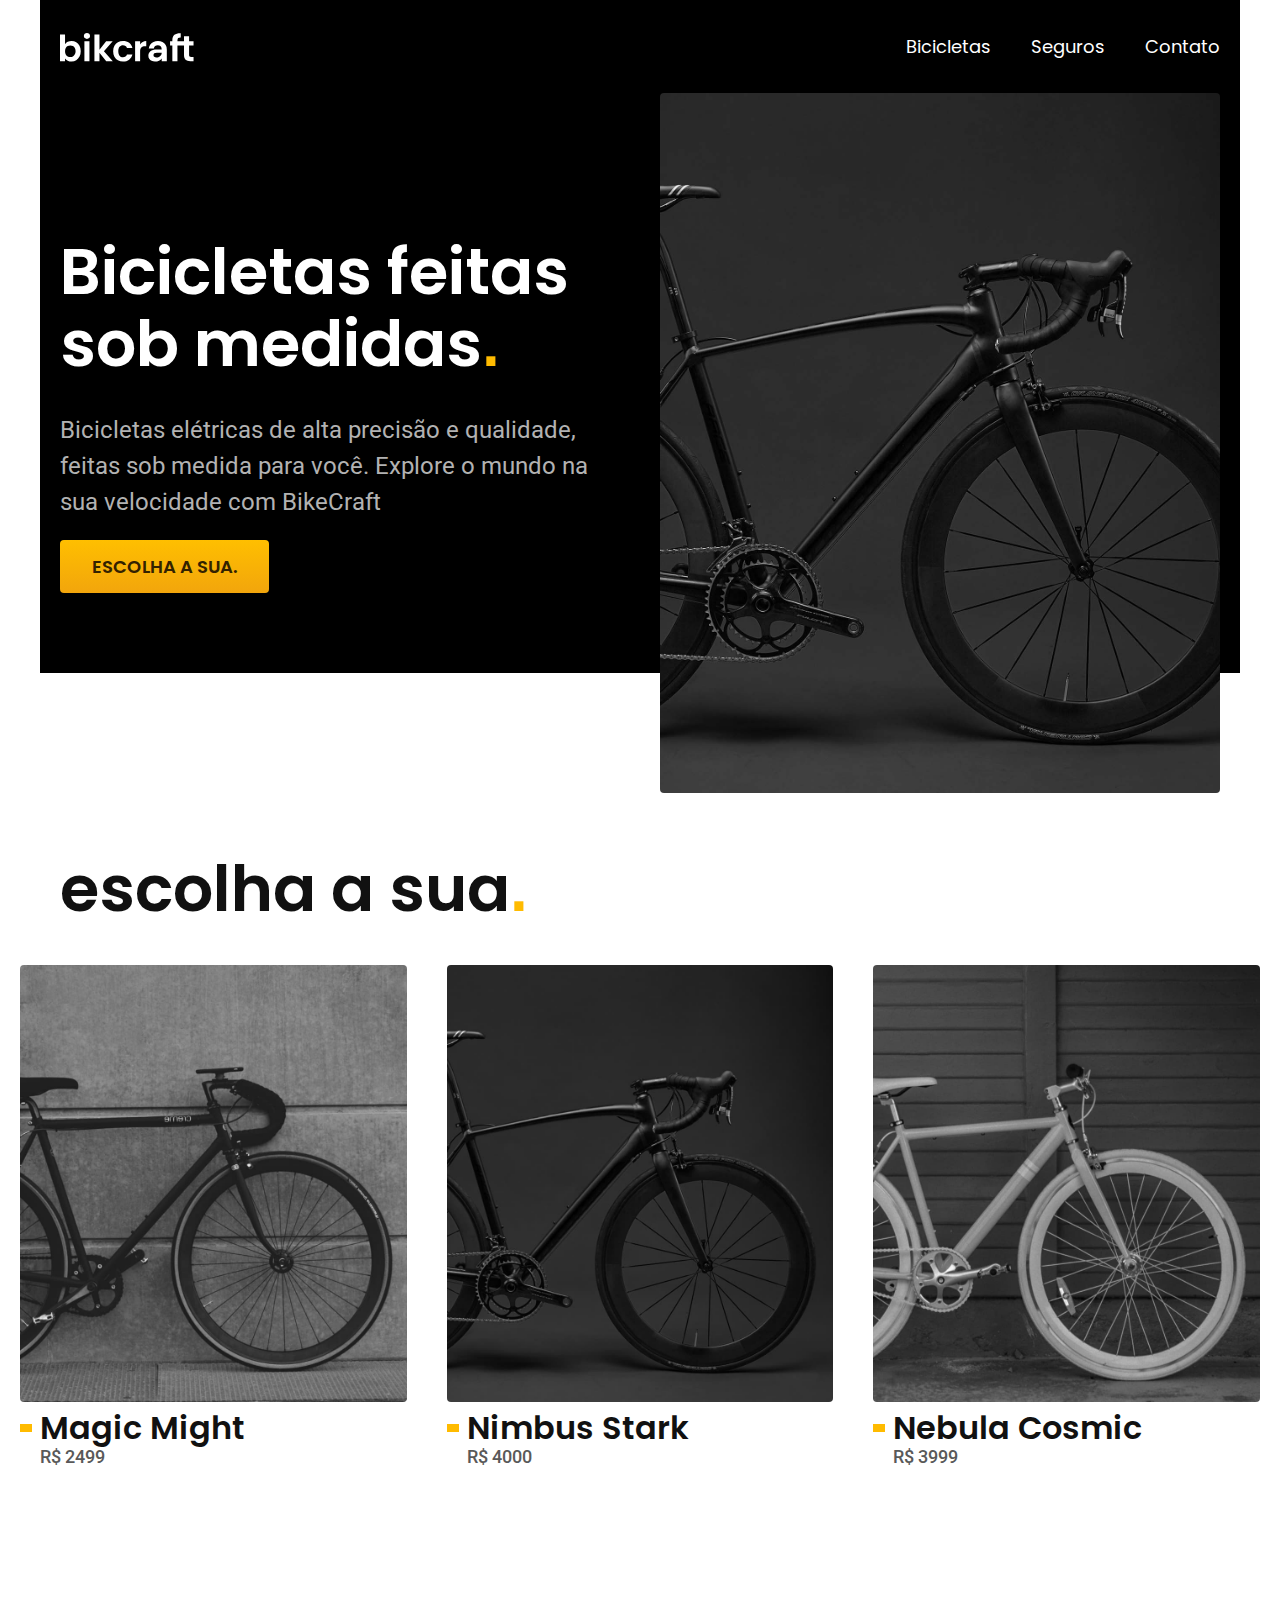
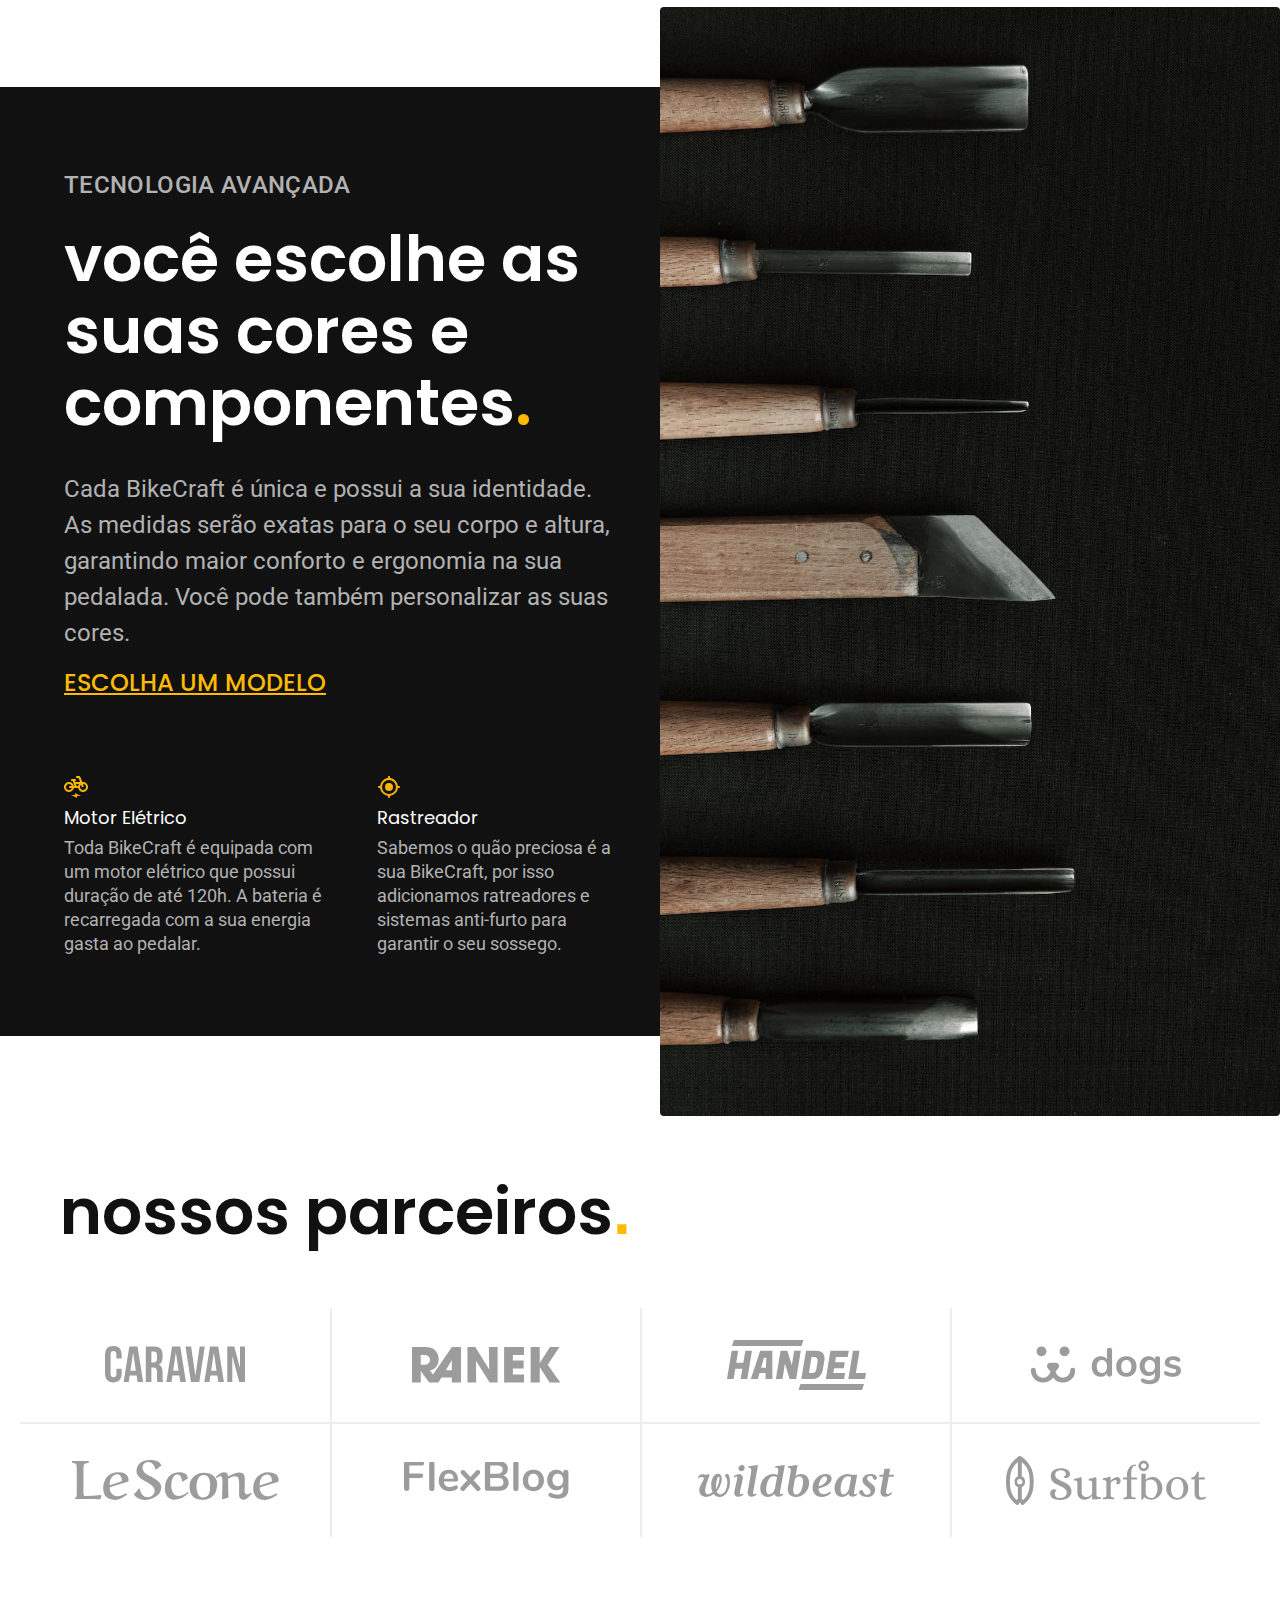
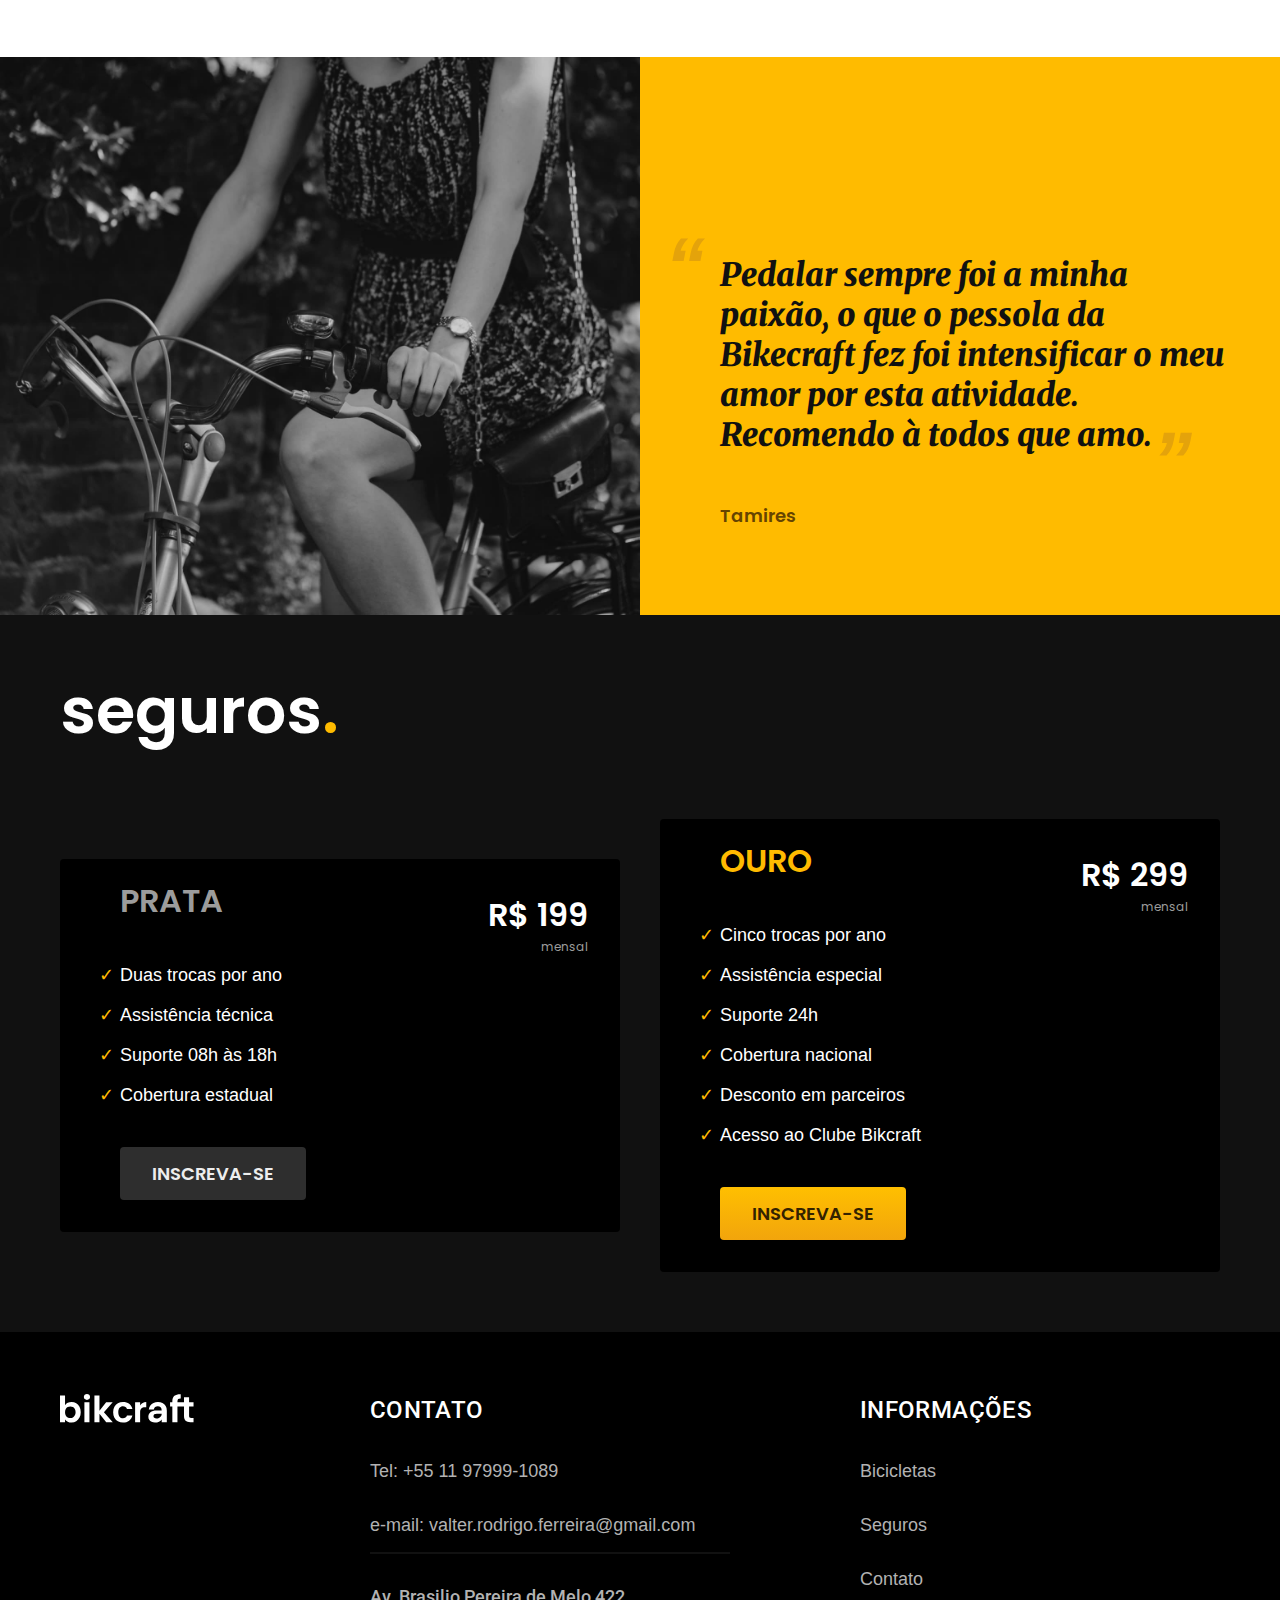
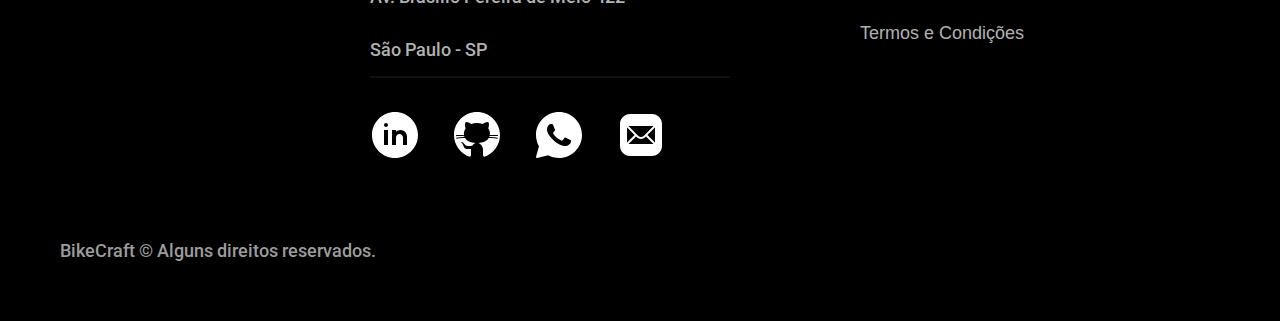
==== commit a635da5b: "revisado e atualizado links das páginas internas" ====
--- a/index.html
+++ b/index.html
@@ -43,27 +43,27 @@
   </main>
 
 
-  <article class="bicicletas">
+  <article class="modelos">
     <h2 class="titulo-h2">escolha a sua<span>.</span></h2>
-    <ul class="bicicletas__listas">
-      <li class="bicicletas__listas--itens">
-        <a href="./bicicletas/magic.html">
+    <ul class="modelos__listas">
+      <li class="modelos__listas--itens">
+        <a href="./assets/bicicletas/magic.html">
           <img src="./assets/images/img/bicicletas/magic-home.jpg" alt="Bicicleta Preta" title="Imagem de uma bicicleta preta">
           <h3>Magic Might</h3>
           <span>R$ 2499</span>
         </a>
       </li>
 
-      <li class="bicicletas__listas--itens">
-        <a href="./bicicletas/nimbus.html">
+      <li class="modelos__listas--itens">
+        <a href="./assets/bicicletas/nimbus.html">
           <img src="./assets/images/img/bicicletas/nimbus-home.jpg" alt="Bicicleta Preta" title="Imagem de uma bicicleta preta">
           <h3>Nimbus Stark</h3>
           <span>R$ 4000</span>
         </a>
       </li>
 
-      <li class="bicicletas__listas--itens">
-        <a href="./bicicletas/nebula.html">
+      <li class="modelos__listas--itens">
+        <a href="./assets/bicicletas/nebula.html">
           <img src="./assets/images/img/bicicletas/nebula-home.jpg" alt="Bicicleta branca" title="Imagem de uma bicicleta na cor branca">
           <h3>Nebula Cosmic</h3>
           <span>R$ 3999</span>
@@ -170,6 +170,7 @@
 
     </div>
   </article>
+
   <footer class="footer-bg">
     <div class="footer">
       <img class="img-bikecraft" src="./assets/images/img/bikcraft.svg" alt="Logo da empresa BikeCraft" title="Logotipo da empresa de bicicletas elétricas BikeCraft">
--- a/assets/css/global.css
+++ b/assets/css/global.css
@@ -37,8 +37,13 @@
 h4,
 ul,
 p,
-blockquote {
+blockquote,
+dd {
   margin: 0px;
+}
+
+button {
+  border: none;
 }
 
 .botao {
@@ -56,6 +61,8 @@
   max-width: -webkit-max-content;
   max-width: -moz-max-content;
   max-width: max-content;
+  border: none;
+  cursor: pointer;
 }
 .botao .botao:hover {
   background: linear-gradient(#ffb60d, #e59317);
@@ -76,9 +83,42 @@
   max-width: -webkit-max-content;
   max-width: -moz-max-content;
   max-width: max-content;
+  border: none;
+  cursor: pointer;
 }
 .botao-secundario .botao-secundario:hover {
   background-color: #404040;
+}
+
+.botao-seta {
+  display: inline-block;
+  background: linear-gradient(#ffbf00, #f2a50c);
+  border-radius: 4px;
+  box-shadow: 0 1px 2px rgba(0, 0, 0, 0.1);
+  padding: 16px 32px;
+  text-transform: uppercase;
+  color: #332200;
+  font-size: 18px;
+  line-height: 21px;
+  font-family: "poppins", sans-serif;
+  font-weight: 600;
+  max-width: -webkit-max-content;
+  max-width: -moz-max-content;
+  max-width: max-content;
+  border: none;
+  cursor: pointer;
+}
+.botao-seta::after {
+  content: "";
+  display: inline-block;
+  width: 18px;
+  height: 10px;
+  margin-left: 12px;
+  background: url("../images/img/icones/seta.svg");
+  transition: transform 0.2s;
+}
+.botao-seta:hover::after {
+  transform: translateX(5px);
 }
 
 @media (max-width: 600px) {
@@ -87,6 +127,7 @@
     font-size: calculator-rem(16px);
   }
 }
+/* utilitarios */
 /*--colors--*/
 /*--yellow-colors--*/
 .grid-1 {
@@ -245,6 +286,7 @@
   }
 }
 
+/* home */
 .header {
   box-sizing: border-box;
   max-width: 1200px;
@@ -408,11 +450,11 @@
     width: 100%;
   }
 }
-.bicicletas {
+.modelos {
   padding-top: 3.75rem;
   padding-bottom: 7.5rem;
 }
-.bicicletas h2 {
+.modelos h2 {
   font-size: 4rem;
   line-height: 4.5rem;
   font-family: "poppins", sans-serif;
@@ -425,10 +467,10 @@
   margin-right: auto;
   margin-bottom: 2.5rem;
 }
-.bicicletas h2 span {
+.modelos h2 span {
   color: #ffbb00;
 }
-.bicicletas__listas {
+.modelos__listas {
   display: flex;
   gap: 2.5rem;
   padding: 0 20px 20px 20px;
@@ -437,16 +479,16 @@
   margin-right: auto;
   overflow-x: auto;
 }
-.bicicletas__listas a {
+.modelos__listas a {
   display: block;
 }
-.bicicletas__listas img {
+.modelos__listas img {
   margin-bottom: 1rem;
 }
-.bicicletas__listas--itens {
+.modelos__listas--itens {
   min-width: 280px;
 }
-.bicicletas__listas--itens h3 {
+.modelos__listas--itens h3 {
   font-size: 2rem;
   line-height: 1.25rem;
   font-family: "poppins", sans-serif;
@@ -455,7 +497,7 @@
   display: flex;
   align-items: center;
 }
-.bicicletas__listas--itens h3::before {
+.modelos__listas--itens h3::before {
   content: "";
   background-color: #ffbb00;
   height: 8px;
@@ -464,10 +506,10 @@
   display: inline-block;
   transition: width 0.2s;
 }
-.bicicletas__listas--itens a:hover h3::before {
+.modelos__listas--itens a:hover h3::before {
   width: 24px;
 }
-.bicicletas__listas--itens span {
+.modelos__listas--itens span {
   font-size: 1.125rem;
   line-height: 1.3125rem;
   font-family: "roboto", sans-serif;
@@ -477,11 +519,11 @@
 }
 
 @media (max-width: 800px) {
-  .bicicletas__listas {
+  .modelos__listas {
     padding-bottom: 3.75rem;
     gap: 20px;
   }
-  .bicicletas__listas--itens h3 {
+  .modelos__listas--itens h3 {
     font-size: 2rem;
     line-height: 1.25rem;
     font-family: "poppins", sans-serif;
@@ -490,7 +532,7 @@
     display: flex;
     align-items: center;
   }
-  .bicicletas__listas--itens h3::before {
+  .modelos__listas--itens h3::before {
     content: "";
     background-color: #ffbb00;
     height: 8px;
@@ -561,8 +603,8 @@
   width: max-content;
 }
 .tecnologia__acessorios p {
-  font-size: 0.75rem;
-  line-height: 1rem;
+  font-size: 1.125rem;
+  line-height: 1.5rem;
   font-family: "roboto", sans-serif;
   font-weight: 400;
   color: #b2b2b2;
@@ -859,6 +901,7 @@
   padding: 32px 32px 32px 60px;
   display: grid;
   grid-template-columns: 1fr auto;
+  border-radius: 4px;
 }
 .seguros__item span {
   font-size: 2rem;
@@ -1041,4 +1084,853 @@
   .img-bikecraft {
     display: none;
   }
+}
+/* termos */
+.termos-bg {
+  background-color: #111111;
+  padding-top: 3.75rem;
+  padding-bottom: 3.75rem;
+}
+
+.termos-titulo {
+  box-sizing: border-box;
+  max-width: 1200px;
+  padding-left: 1.25rem;
+  padding-right: 1.25rem;
+  margin-left: auto;
+  margin-right: auto;
+}
+.termos-titulo p {
+  font-size: 1.5rem;
+  line-height: 2.25rem;
+  font-family: "roboto", sans-serif;
+  font-weight: 500;
+  letter-spacing: 0.015em;
+  text-transform: uppercase;
+  color: #b2b2b2;
+  margin-bottom: 0.25rem;
+}
+.termos-titulo h1 {
+  font-size: 4rem;
+  line-height: 4.5rem;
+  font-family: "poppins", sans-serif;
+  font-weight: 600;
+  color: #ffffff;
+}
+.termos-titulo h1 span {
+  color: #ffbb00;
+}
+
+.termos {
+  padding-top: 5rem;
+  padding-bottom: 5rem;
+  margin: 0 auto;
+  box-sizing: border-box;
+  max-width: 1200px;
+  padding-left: 1.25rem;
+  padding-right: 1.25rem;
+  margin-left: auto;
+  margin-right: auto;
+}
+.termos h2 {
+  font-size: 1.5rem;
+  line-height: 2.25rem;
+  font-family: "poppins", sans-serif;
+  font-weight: 400;
+  font-weight: 600;
+  color: #111111;
+  margin-bottom: 1.25rem;
+}
+.termos p + h2 {
+  margin-top: 2.5rem;
+}
+.termos p {
+  font-size: 1.125rem;
+  line-height: 1.5rem;
+  font-family: "roboto", sans-serif;
+  font-weight: 400;
+  color: #2e2e2e;
+  margin-bottom: 1.5rem;
+  max-width: 75ch;
+}
+
+@media (max-width: 800px) {
+  .termos-bg {
+    background-color: #111111;
+    padding-top: 2.5rem;
+    padding-bottom: 2.5rem;
+  }
+  .termos-titulo p {
+    font-size: 1rem;
+    text-transform: lowercase;
+    font-weight: 400;
+  }
+}
+/* seguros */
+#seguros-pagina .seguros {
+  padding-top: 0px;
+}
+
+.vantagens-bg {
+  background-color: #000000;
+}
+
+.vantagens {
+  box-sizing: border-box;
+  max-width: 1200px;
+  padding-left: 1.25rem;
+  padding-right: 1.25rem;
+  margin-left: auto;
+  margin-right: auto;
+  padding-top: 7.5rem;
+  padding-bottom: 7.5rem;
+}
+.vantagens h2 {
+  font-size: 4rem;
+  line-height: 4.5rem;
+  font-family: "poppins", sans-serif;
+  font-weight: 600;
+  color: #ffffff;
+  margin-bottom: 3.75rem;
+}
+.vantagens h2 span {
+  color: #ffbb00;
+}
+.vantagens__itens {
+  display: grid;
+  grid-template-columns: repeat(auto-fit, minmax(280px, -webkit-max-content));
+  grid-template-columns: repeat(auto-fit, minmax(280px, max-content));
+  gap: 40px 80px;
+}
+.vantagens__itens--lista img {
+  margin-bottom: 0.5rem;
+}
+.vantagens__itens--lista h3 {
+  font-size: 1.5rem;
+  line-height: 2.25rem;
+  font-family: "poppins", sans-serif;
+  font-weight: 400;
+  color: #ffffff;
+  margin-bottom: 0.5rem;
+}
+.vantagens__itens--lista p {
+  font-size: 1.125rem;
+  line-height: 1.5rem;
+  font-family: "roboto", sans-serif;
+  font-weight: 400;
+  color: #b2b2b2;
+}
+
+@media (max-width: 800px) {
+  .vantagens {
+    box-sizing: border-box;
+    max-width: 1200px;
+    padding-left: 1.25rem;
+    padding-right: 1.25rem;
+    margin-left: auto;
+    margin-right: auto;
+    padding-top: 3.75rem;
+    padding-bottom: 3.75rem;
+  }
+  .vantagens h2 {
+    margin-bottom: 2.5rem;
+  }
+}
+.perguntas {
+  box-sizing: border-box;
+  max-width: 1200px;
+  padding-left: 1.25rem;
+  padding-right: 1.25rem;
+  margin-left: auto;
+  margin-right: auto;
+  padding-top: 7.5rem;
+  padding-bottom: 7.5rem;
+  background-color: #ffffff;
+}
+.perguntas h2 {
+  font-size: 4rem;
+  line-height: 4.5rem;
+  font-family: "poppins", sans-serif;
+  font-weight: 600;
+  color: #111111;
+  margin-bottom: 3.75rem;
+}
+.perguntas h2 span {
+  color: #ffbb00;
+}
+.perguntas__dl--div {
+  padding: 20px;
+  border-radius: 20px;
+}
+.perguntas__dl--div:nth-child(odd) {
+  background-color: #ededed;
+}
+.perguntas__dl--div dt {
+  font-size: 1.125rem;
+  line-height: 1.3125rem;
+  font-family: "poppins", sans-serif;
+  font-weight: 600;
+  display: grid;
+  grid-template-columns: auto 1fr auto;
+  align-items: center;
+  gap: 8px;
+  cursor: pointer;
+}
+.perguntas__dl--div dt::before {
+  content: "";
+  display: inline-block;
+  width: 12px;
+  height: 8px;
+  background-color: #ffbb00;
+}
+.perguntas__dl--div dt::after {
+  content: " ^";
+  display: inline-block;
+  width: 0px;
+  height: 0px;
+}
+.perguntas__dl--div dd {
+  font-size: 1.125rem;
+  line-height: 1.5rem;
+  font-family: "roboto", sans-serif;
+  font-weight: 400;
+  color: #404040;
+  padding-left: 1.25rem;
+  padding-top: 1rem;
+  max-width: 80ch;
+}
+
+@media (max-width: 800px) {
+  .perguntas {
+    padding-top: 3.75rem;
+    padding-bottom: 3.75rem;
+  }
+  .perguntas h2 {
+    margin-bottom: 2.5rem;
+  }
+}
+/* bicicletas */
+.bicicletas-bg {
+  background-image: linear-gradient(to right, #ffffff 30%, #111111 0%);
+}
+
+.bicicletas {
+  box-sizing: border-box;
+  max-width: 1200px;
+  padding-left: 1.25rem;
+  padding-right: 1.25rem;
+  margin-left: auto;
+  margin-right: auto;
+  display: grid;
+  grid-template-columns: 1fr 1fr;
+  gap: 2.5rem;
+  padding-top: 3.75rem;
+  padding-bottom: 3.75rem;
+  align-content: start;
+}
+.bicicletas__imagem {
+  display: grid;
+}
+.bicicletas__imagem img {
+  grid-area: 1/1;
+}
+.bicicletas__imagem span {
+  font-size: 1.125rem;
+  line-height: 1.3125rem;
+  font-family: "roboto", sans-serif;
+  font-weight: 500;
+  font-size: 1.125rem;
+  color: #ffffff;
+  background-color: #000000;
+  padding: 0.5rem;
+  display: inline-block;
+  grid-area: 1/1;
+  place-self: start end;
+  margin-top: 1.25rem;
+  border-radius: 4px 0 0 4px;
+}
+.bicicletas__conteudo {
+  display: grid;
+  grid-template-columns: 1fr auto;
+  align-content: start;
+}
+.bicicletas__conteudo h2 {
+  font-size: 2rem;
+  line-height: 1.25rem;
+  font-family: "poppins", sans-serif;
+  font-weight: 600;
+  grid-column: 1/-1;
+  margin-bottom: 1.25rem;
+  position: relative;
+}
+.bicicletas__conteudo h2::before {
+  content: "";
+  display: block;
+  width: 12px;
+  height: 8px;
+  background-color: #ffbb00;
+  position: absolute;
+  top: -16px;
+  left: -16px;
+}
+.bicicletas__conteudo p {
+  font-size: 1.125rem;
+  line-height: 1.5rem;
+  font-family: "roboto", sans-serif;
+  font-weight: 400;
+  font-size: 1.125rem;
+  line-height: 1.5rem;
+  color: #595959;
+  grid-column: 1/-1;
+  margin-bottom: 2rem;
+}
+.bicicletas__conteudo a {
+  place-self: end;
+}
+.bicicletas__conteudo--itens {
+  font-size: 1.125rem;
+  line-height: 1.3125rem;
+  font-family: "poppins", sans-serif;
+  font-weight: 400;
+  color: #595959;
+}
+.bicicletas__conteudo--itens li {
+  display: flex;
+  align-items: center;
+  gap: 8px;
+  margin-bottom: 16px;
+}
+.bicicletas__conteudo--itens li img {
+  width: 24px;
+}
+
+.bicicleta-titulo-meio {
+  color: #ffffff;
+}
+
+.bicicleta-paragrafo-meio {
+  color: #b2b2b2;
+}
+
+.bicicleta-li-meio {
+  color: #b2b2b2;
+}
+
+@media (max-width: 800px) {
+  .bicicletas-bg {
+    background-image: linear-gradient(to right, #111111 30%, #111111 0%);
+  }
+  .bicicletas {
+    grid-template-columns: 1fr;
+    gap: 1.25rem;
+    padding-top: 2.5rem;
+    padding-bottom: 2.5rem;
+  }
+  .bicicletas__conteudo a {
+    place-self: start;
+  }
+}
+@media (max-width: 600px) {
+  .bicicletas__conteudo {
+    grid-template-columns: 1fr;
+  }
+  .bicicletas__conteudo h2 {
+    font-size: 16px;
+  }
+  .bicicletas__conteudo p {
+    font-size: 16px;
+  }
+  .bicicletas__conteudo--itens {
+    margin-bottom: 32px;
+    grid-template-columns: 1fr 1fr;
+  }
+  .bicicletas__conteudo--itens li {
+    font-size: 1rem;
+  }
+  .bicicletas__conteudo--itens li a {
+    place-self: start;
+  }
+}
+.bicicletas-venda h1 {
+  font-size: 4rem;
+  line-height: 4.5rem;
+  font-family: "poppins", sans-serif;
+  font-weight: 600;
+  color: #ffffff;
+}
+.bicicletas-venda p {
+  text-transform: uppercase;
+}
+
+.bike {
+  box-sizing: border-box;
+  max-width: 1200px;
+  padding-left: 1.25rem;
+  padding-right: 1.25rem;
+  margin-left: auto;
+  margin-right: auto;
+  display: grid;
+  grid-template-columns: 1fr 1fr;
+  align-items: start;
+  gap: 2.5rem;
+  padding-top: 3.75rem;
+  padding-bottom: 3.75rem;
+}
+.bike__bicicleta-imagem {
+  display: flex;
+  flex-wrap: wrap;
+  gap: 1.25rem;
+}
+.bike__bicicleta-imagem img {
+  flex: 1;
+  min-width: 200px;
+}
+.bike__bicicleta-imagem img:first-child {
+  min-width: 100%;
+}
+.bike__bicicleta-conteudo p {
+  font-size: 2rem;
+  line-height: 1.25rem;
+  font-family: "roboto", sans-serif;
+  font-weight: 500;
+  color: #b2b2b2;
+  margin-bottom: 2rem;
+  font-size: 1.5rem;
+  line-height: 2rem;
+}
+.bike__bicicleta-conteudo span {
+  font-size: 0.75rem;
+  line-height: 1rem;
+  font-family: "poppins", sans-serif;
+  font-weight: 400;
+  color: #9c9c9c;
+}
+.bike__bicicleta-comprar {
+  display: grid;
+  grid-template-columns: -webkit-max-content auto;
+  grid-template-columns: max-content auto;
+  align-items: center;
+  justify-items: start;
+  gap: 8px 12px;
+  margin-bottom: 2.5rem;
+}
+.bike__bicicleta-comprar a {
+  grid-row: span 2;
+}
+.bike__bicicleta-comprar span {
+  display: flex;
+  align-items: center;
+  background-color: #000000;
+  padding: 4px 8px;
+  border-radius: 0.5rem;
+  gap: 0.5rem;
+}
+.bike h2 {
+  font-size: 0.75rem;
+  line-height: 1rem;
+  font-family: "poppins", sans-serif;
+  font-weight: 400;
+  color: #ffffff;
+  text-transform: uppercase;
+  letter-spacing: 0.015em;
+  margin-bottom: 0.75rem;
+}
+.bike__bicicleta-informacoes {
+  padding: 0.75rem;
+  background-color: #000000;
+  border-radius: 0.25rem;
+  margin-bottom: 2.5rem;
+  display: grid;
+  grid-template-columns: 1fr 1fr;
+  gap: 2rem;
+}
+.bike__bicicleta-informacoes h3 {
+  font-size: 1.125rem;
+  line-height: 1.3125rem;
+  font-family: "poppins", sans-serif;
+  font-weight: 400;
+  color: #ffffff;
+  margin-bottom: 0.5rem;
+}
+.bike__bicicleta-informacoes p {
+  font-size: 0.875rem;
+  line-height: 1.25rem;
+  font-family: "roboto", sans-serif;
+  font-weight: 400;
+  color: #b2b2b2;
+}
+.bike__bicicleta-informacoes img {
+  width: 1.5rem;
+  margin-bottom: 0.5rem;
+}
+.bike__bicicleta-ficha {
+  padding: 0.75rem;
+  background-color: #000000;
+  border-radius: 0.25rem;
+}
+.bike__bicicleta-ficha li {
+  font-size: 1.125rem;
+  line-height: 1.5rem;
+  font-family: "roboto", sans-serif;
+  font-weight: 400;
+  color: #cccccc;
+  padding: 4px 0;
+  display: flex;
+  justify-content: space-between;
+  border-bottom: 1px solid #111111;
+}
+.bike__bicicleta-ficha li span {
+  font-size: 1.125rem;
+  line-height: 1.5rem;
+  font-family: "roboto", sans-serif;
+  font-weight: 400;
+  color: #9c9c9c;
+}
+.bike__bicicleta-ficha li:last-child {
+  border-bottom: none;
+}
+
+@media (max-width: 800px) {
+  .bike {
+    grid-template-columns: 1fr;
+    padding-top: 2.5rem;
+    padding-bottom: 2.5rem;
+  }
+  .bike__bicicleta-imagem {
+    grid-row: 2;
+  }
+}
+@media (max-width: 400px) {
+  .bike__bicicleta-comprar {
+    grid-template-columns: 1fr;
+  }
+  .bike__bicicleta-informacoes {
+    grid-template-columns: 1fr;
+  }
+}
+.modelos-container {
+  box-sizing: border-box;
+  max-width: 1200px;
+  padding-left: 1.25rem;
+  padding-right: 1.25rem;
+  margin-left: auto;
+  margin-right: auto;
+}
+
+.seguro-bg {
+  background-color: #111111;
+  box-shadow: inset 0 120px #ffffff, inset 0 -120px #000000;
+}
+
+.seguro {
+  box-sizing: border-box;
+  max-width: 1200px;
+  padding-left: 1.25rem;
+  padding-right: 1.25rem;
+  margin-left: auto;
+  margin-right: auto;
+  display: grid;
+  grid-template-columns: 1fr 1fr;
+  gap: 2.5rem;
+}
+.seguro__imagemsg img {
+  width: 100%;
+  height: 100%;
+  -o-object-fit: cover;
+     object-fit: cover;
+}
+.seguro__conteudosg {
+  padding-top: 11.25rem;
+  padding-bottom: 11.25rem;
+}
+.seguro__conteudosg h2 {
+  font-size: 4rem;
+  line-height: 4.5rem;
+  font-family: "poppins", sans-serif;
+  font-weight: 600;
+  color: #ffffff;
+  margin-bottom: 2rem;
+}
+.seguro__conteudosg h2 span {
+  color: #ffbb00;
+}
+.seguro__conteudosg p {
+  font-size: 1.5rem;
+  line-height: 2.25rem;
+  font-family: "roboto", sans-serif;
+  font-weight: 400;
+  color: #ffffff;
+  margin-bottom: 1.25rem;
+}
+
+@media (max-width: 800px) {
+  .seguro-bg {
+    background-color: #111111;
+    box-shadow: inset 0 -60px #000000;
+  }
+  .seguro {
+    grid-template-columns: 1fr;
+    gap: 2.5rem;
+  }
+  .seguro__conteudosg {
+    grid-row: 1;
+    padding-top: 2.5rem;
+    padding-bottom: 0rem;
+  }
+}
+/* contato */
+#contato {
+  background: linear-gradient(#111111 600px, #f7f7f7 0px);
+}
+
+.contato {
+  box-sizing: border-box;
+  max-width: 1200px;
+  padding-left: 1.25rem;
+  padding-right: 1.25rem;
+  margin-left: auto;
+  margin-right: auto;
+  display: grid;
+  grid-template-columns: 5fr 7fr;
+}
+.contato__endereco {
+  background-color: #000000;
+  padding: 60px;
+  box-shadow: 0 1px 2px rgba(0, 0, 0, 0.1);
+  border-radius: 5px 0 0 5px;
+}
+.contato__endereco h2 {
+  font-size: 1.125rem;
+  line-height: 1.3125rem;
+  font-family: "poppins", sans-serif;
+  font-weight: 400;
+  color: #ffffff;
+  margin-bottom: 30px;
+}
+.contato__endereco--end {
+  padding-left: 28px;
+}
+.contato__endereco--end p {
+  font-size: 1.125rem;
+  line-height: 1.5rem;
+  font-family: "roboto", sans-serif;
+  font-weight: 400;
+  color: #ffffff;
+  margin-bottom: 8px;
+}
+.contato__meios {
+  margin-bottom: 2rem;
+  margin-top: 2rem;
+}
+.contato__meios p {
+  font-size: 1.125rem;
+  line-height: 1.5rem;
+  font-family: "roboto", sans-serif;
+  font-weight: 400;
+  color: #ffffff;
+}
+.contato__meios a {
+  font-size: 1.125rem;
+  line-height: 1.5rem;
+  font-family: "roboto", sans-serif;
+  font-weight: 400;
+  color: #ffffff;
+  display: block;
+  max-width: -webkit-max-content;
+  max-width: -moz-max-content;
+  max-width: max-content;
+  margin-bottom: 8px;
+  padding-left: 28px;
+}
+.contato__meios a:hover {
+  color: #ffbb00;
+}
+.contato__meios a:last-child {
+  margin-top: 32px;
+  margin-bottom: 60px;
+}
+.contato__formulario {
+  background-color: #ffffff;
+  padding: 60px;
+  box-shadow: 0 1px 2px rgba(0, 0, 0, 0.1);
+  border-radius: 0 5px 5px 0px;
+}
+.contato__formulario a {
+  font-size: 1.125rem;
+  line-height: 1.5rem;
+  font-family: "roboto", sans-serif;
+  font-weight: 400;
+  color: #cccccc;
+}
+.contato__formulario form {
+  display: grid;
+  grid-template-columns: 1fr 1fr;
+  gap: 20px;
+}
+.contato__formulario form label {
+  display: block;
+  font-size: 1rem;
+  font-weight: 600;
+  line-height: 1.5;
+  font-family: "Poppins" sans-serif;
+  margin-bottom: 0.25pxrem;
+}
+.contato__formulario form .estilo-input-textarea {
+  font-size: 1rem;
+  font-weight: 400;
+  line-height: 1.5;
+  font-family: "Roboto", sans-serif;
+  background-color: #f7f7f7;
+  border: 1px solid #ededed;
+}
+.contato__redes {
+  display: flex;
+  gap: 40px;
+}
+
+.estilo-input-textarea {
+  font-size: 1rem;
+  font-weight: 400;
+  line-height: 1.5;
+  font-family: "Roboto", sans-serif;
+  background-color: #f7f7f7;
+  border: 1px solid #ededed;
+  padding: 0.75rem;
+  border-radius: 0.25rem;
+  width: 100%;
+  box-sizing: border-box;
+}
+.estilo-input-textarea:focus {
+  outline: none;
+  border: #ffbb00;
+  background-color: #ffffff;
+  box-shadow: 0 0 0 2px #fea;
+}
+
+.col-2 {
+  grid-column: span 2;
+}
+
+@media (max-width: 800px) {
+  .contato {
+    grid-template-columns: 1fr;
+  }
+  .contato__endereco {
+    border-radius: 5px 5px 0 0;
+    padding: 20px;
+  }
+  .contato__endereco h2 {
+    margin-bottom: 32px;
+  }
+  .contato__meios {
+    margin-bottom: 2rem;
+    margin-top: 2rem;
+  }
+  .contato__formulario {
+    border-radius: 0 0 5px 5px;
+    padding: 20px;
+  }
+  .contato__redes {
+    margin-bottom: 12px;
+  }
+}
+@media (max-width: 600px) {
+  .contato__formulario form {
+    grid-template-columns: 1fr;
+    gap: 20px;
+  }
+  .col-2 {
+    grid-column: span 1;
+  }
+}
+.lojas {
+  box-sizing: border-box;
+  max-width: 1200px;
+  padding-left: 1.25rem;
+  padding-right: 1.25rem;
+  margin-left: auto;
+  margin-right: auto;
+  display: grid;
+  grid-template-columns: 1fr 1fr;
+  gap: 0 40px;
+  padding-top: 7.5rem;
+  padding-bottom: 7.5rem;
+}
+.lojas h2 {
+  font-size: 4rem;
+  line-height: 4.5rem;
+  font-family: "poppins", sans-serif;
+  font-weight: 600;
+  grid-column: 1/-1;
+}
+.lojas h2 span {
+  color: #ffbb00;
+}
+.lojas__localizacao img {
+  border-radius: 4px 4px 0 0;
+}
+.lojas__conteudo {
+  background-color: #ffffff;
+  box-shadow: 0 1px 2px rgba(0, 0, 0, 0.1);
+  display: grid;
+  grid-template-columns: 1fr 1fr;
+  gap: 32px 16px;
+  padding: 2rem;
+}
+.lojas__conteudo h3 {
+  grid-column: 1/-1;
+  font-size: 2rem;
+  line-height: 1.25rem;
+  font-family: "poppins", sans-serif;
+  font-weight: 600;
+}
+.lojas__endereco {
+  display: grid;
+  gap: 0.5rem;
+  font-size: 1.125rem;
+  line-height: 1.5rem;
+  font-family: "roboto", sans-serif;
+  font-weight: 400;
+  color: #595959;
+  border-radius: 0.25rem;
+  border-left: 2px solid #ededed;
+  padding-left: 0.75rem;
+}
+.lojas__endereco p {
+  font-size: 1.125rem;
+  line-height: 1.5rem;
+  font-family: "roboto", sans-serif;
+  font-weight: 400;
+  color: #595959;
+}
+
+.lojas-tempo {
+  grid-column: 1/-1;
+  font-size: 1.125rem;
+  line-height: 1.5rem;
+  font-family: "poppins", sans-serif;
+  font-weight: 400;
+  color: #595959;
+  display: flex;
+  align-items: center;
+  gap: 0.5rem;
+}
+
+@media (max-width: 1145px) {
+  .lojas {
+    gap: 1.25rem;
+    padding-top: 3.75rem;
+    padding-bottom: 3.75rem;
+  }
+  .lojas h2 {
+    margin-bottom: 2rem;
+  }
+  .lojas__conteudo {
+    grid-template-columns: 1fr;
+  }
+}
+@media (max-width: 600px) {
+  .lojas {
+    grid-template-columns: 1fr;
+  }
 }/*# sourceMappingURL=global.css.map */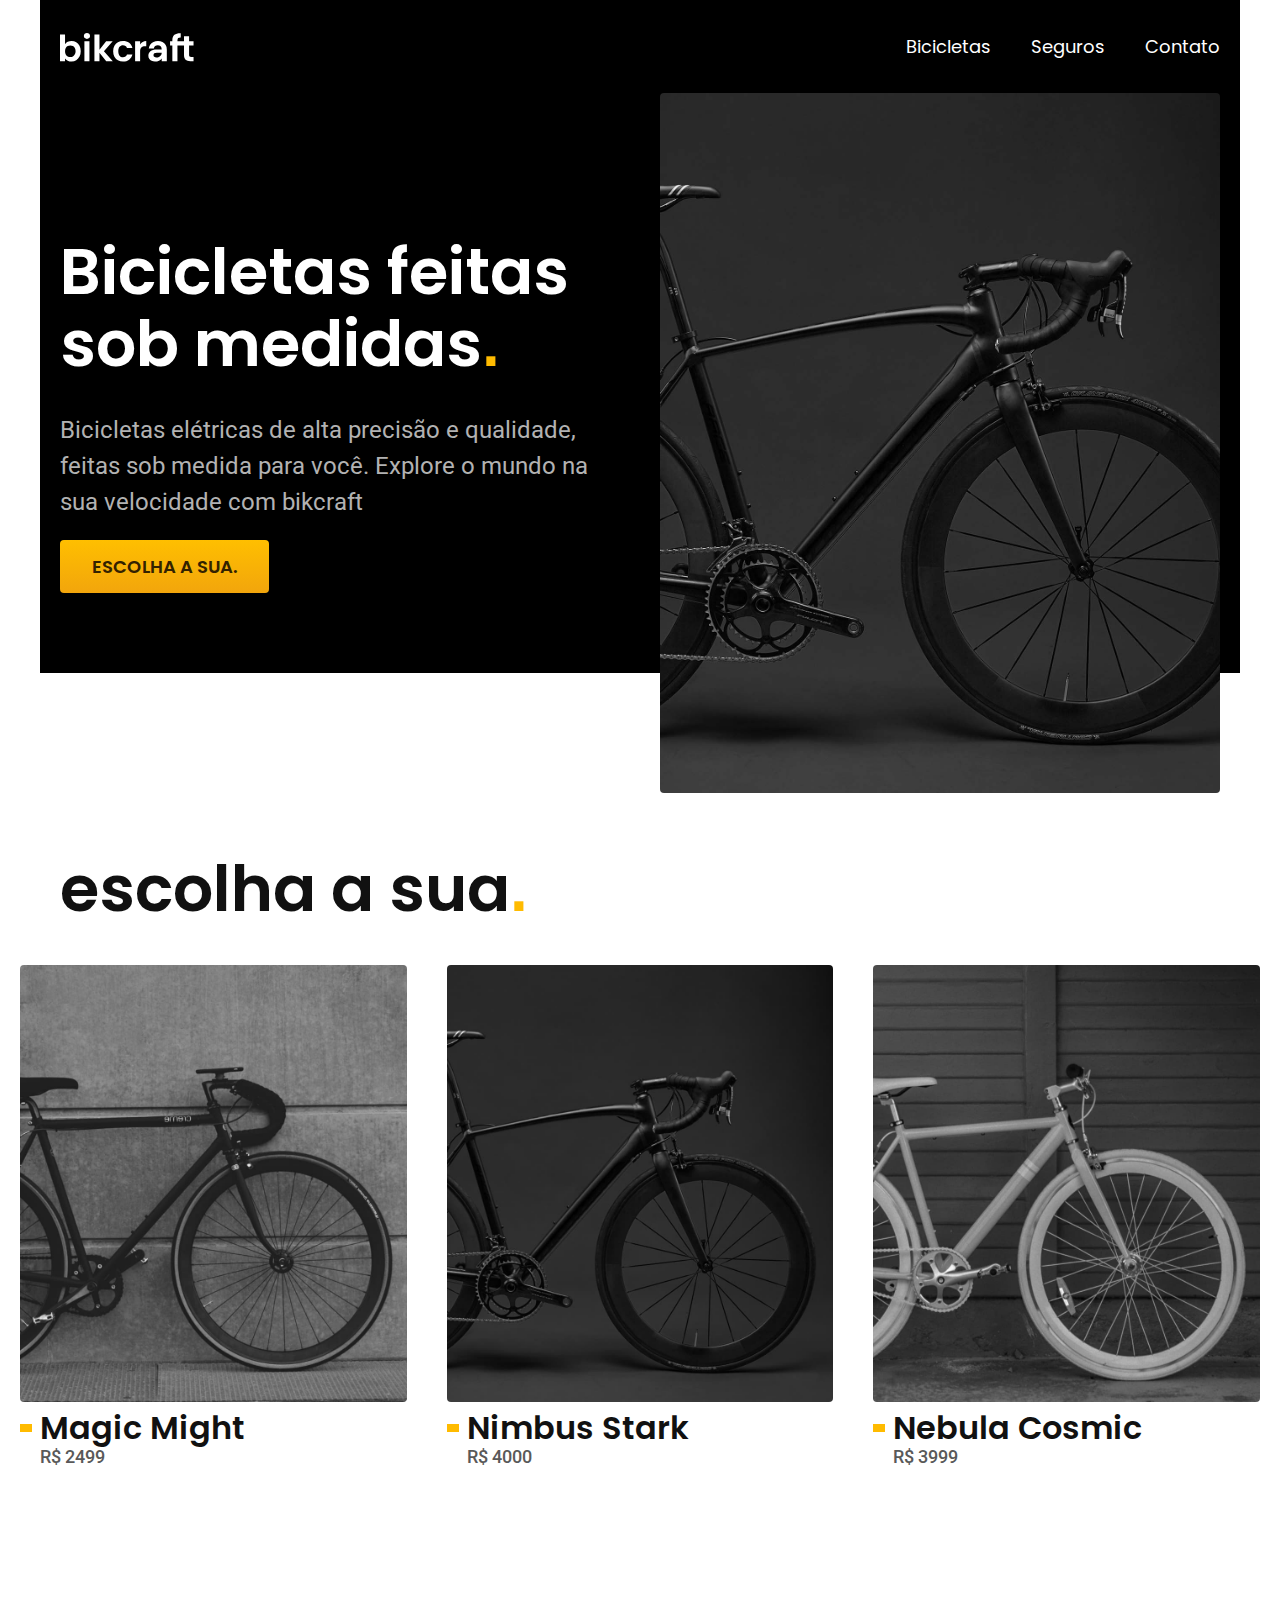
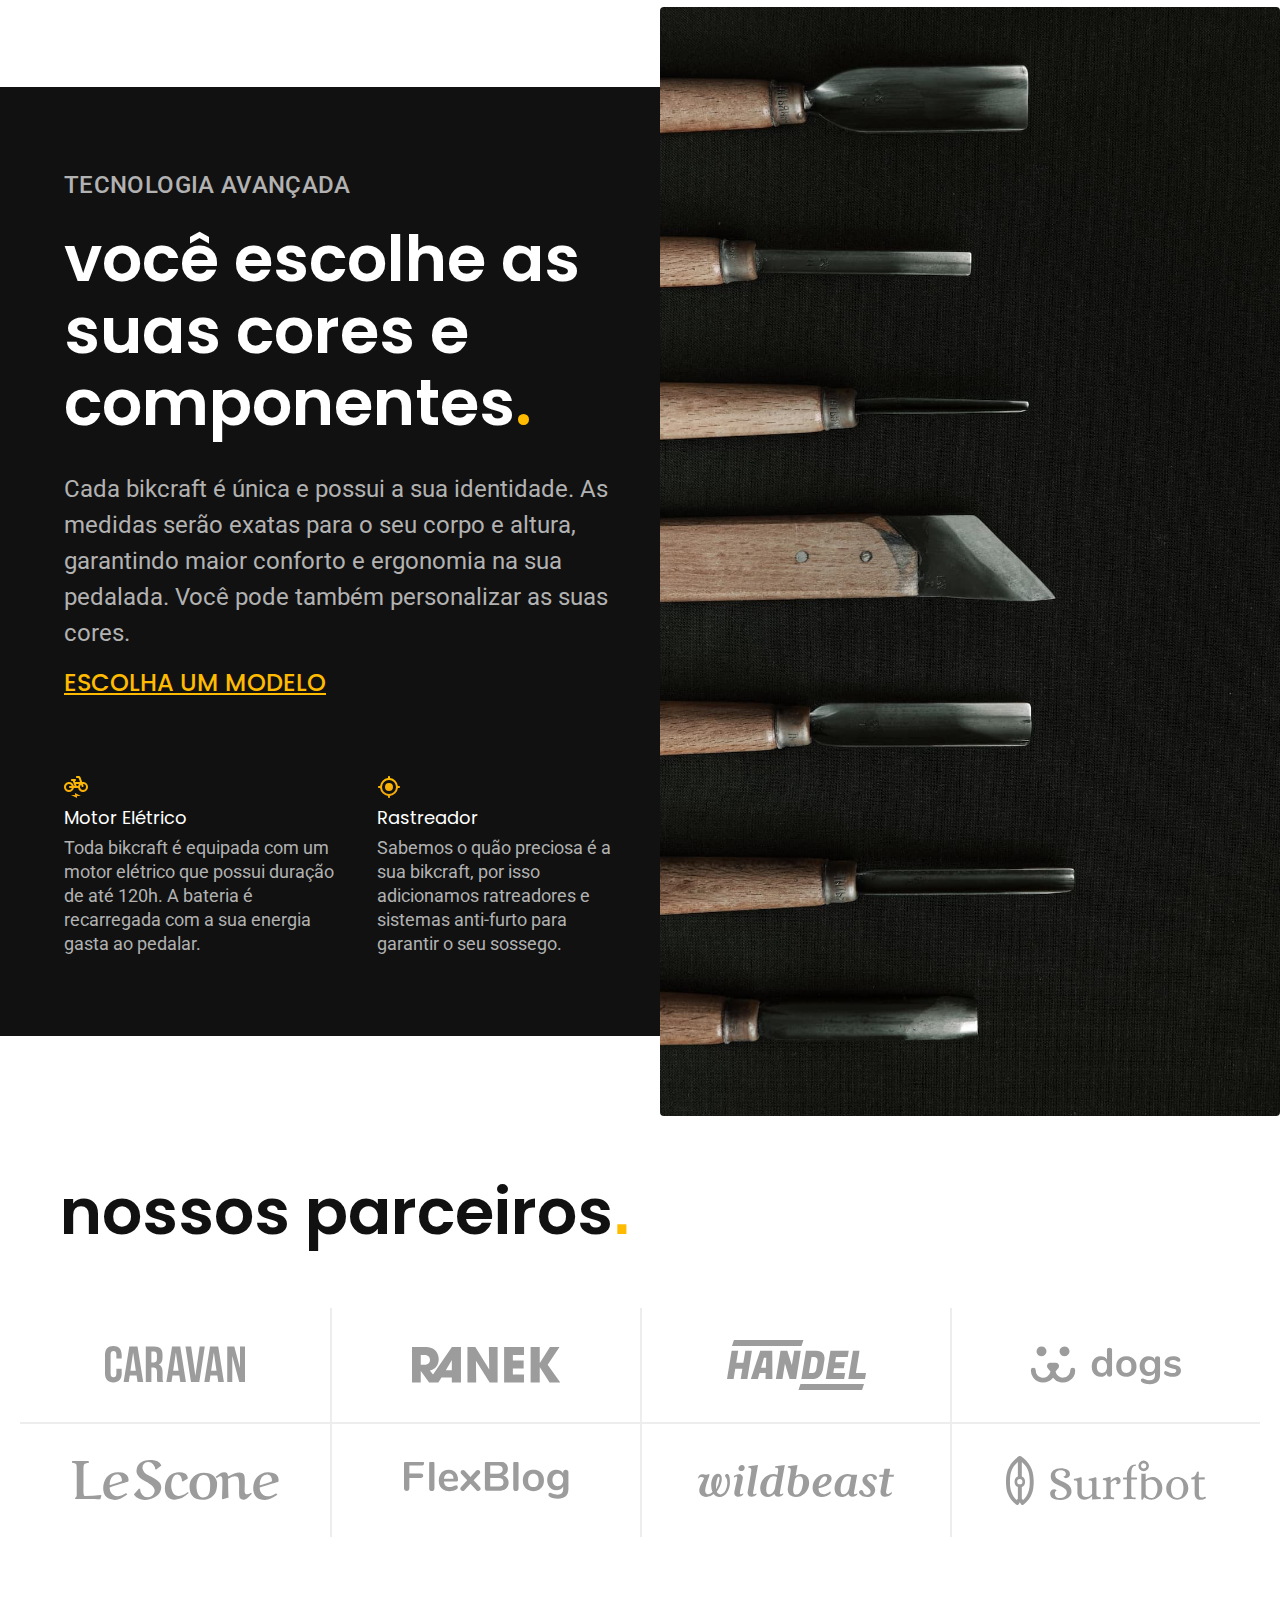
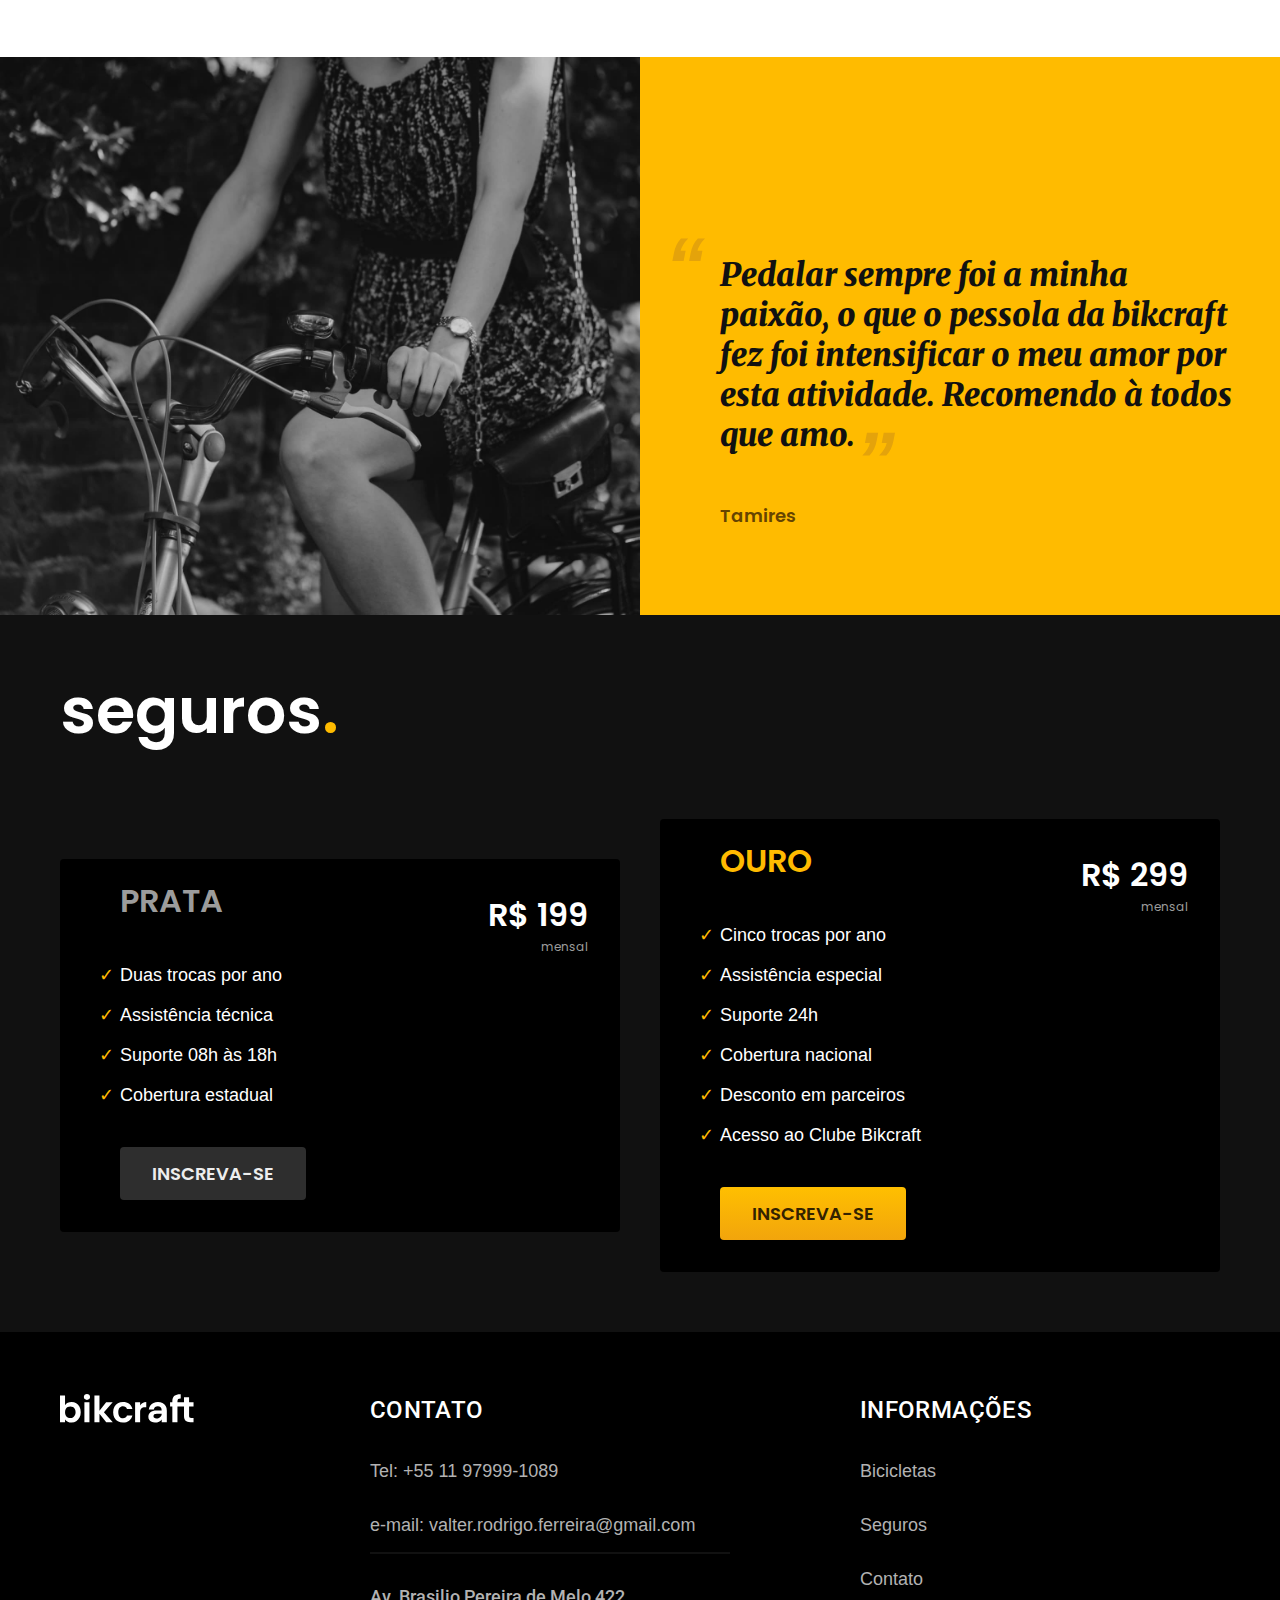
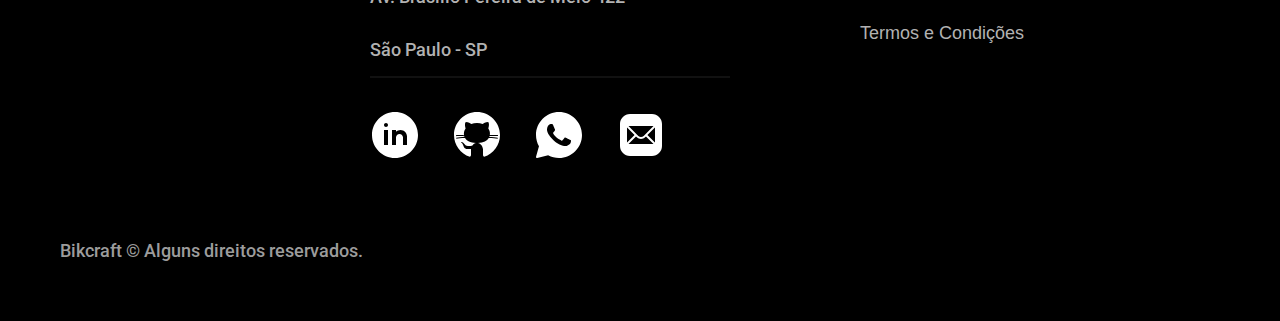
==== commit b3f04496: "inicializado algumas melhorias via JavaScript, (Menu OK, iteratividade com compras das bikes e segur" ====
--- a/index.html
+++ b/index.html
@@ -5,19 +5,20 @@
   <meta charset="UTF-8">
   <meta http-equiv="X-UA-Compatible" content="IE=edge">
   <meta name="viewport" content="width=device-width, initial-scale=1.0">
-  <meta name="decription" content="Bicicletas elétricas de alta precisão e qualidade, feitas sob medidas para o cliente. Explore o mundo na sua velocidade com BikeCraft.">
+  <meta name="decription" content="Bicicletas elétricas de alta precisão e qualidade, feitas sob medidas para o cliente. Explore o mundo na sua velocidade com bikcraft.">
+  <link rel="preload" href="./assets/css/global.css" as="style">
   <link rel="stylesheet" href="./assets/css/global.css">
   <link rel="preconnect" href="https://fonts.googleapis.com">
   <link rel="preconnect" href="https://fonts.gstatic.com" crossorigin>
   <link href="https://fonts.googleapis.com/css2?family=Merriweather:ital,wght@1,900&family=Poppins:wght@400;600&family=Roboto:wght@400;500&display=swap" rel="stylesheet">
-  <title>Bicicletas Elétricas - BikeCraft</title>
+  <title>Bicicletas Elétricas - Bikcraft</title>
 
 </head>
 
 <body>
   <header>
     <div class="header">
-      <a href="./"><img src="./assets/images/img/bikcraft.svg" alt="Logo da empresa BikeCraft" title="Logotipo da empresa de bicicletas elétricas BikeCraft"></a>
+      <a href="./"><img src="./assets/images/img/bikcraft.svg" width="136" height="32" alt="Logo da empresa bikcraft" title="Logotipo da empresa de bicicletas elétricas bikcraft"></a>
 
       <nav aria-label="primaria" class="header__menu">
         <ul class="header__menu--list">
@@ -33,12 +34,14 @@
     <div class="introducao__conteudo">
       <div class="introducao__conteudo--info">
         <h1>Bicicletas feitas sob medidas<span class="color-ponto">.</span></h1>
-        <p>Bicicletas elétricas de alta precisão e qualidade, feitas sob medida para você. Explore o mundo na sua velocidade com BikeCraft</p>
+        <p>Bicicletas elétricas de alta precisão e qualidade, feitas sob medida para você. Explore o mundo na sua velocidade com bikcraft</p>
         <a class="botao" href="./bicicletas.html">Escolha a sua.</a>
       </div>
-      <div class="introducao__img">
-        <img class="imagemintroducao" src="./assets/images/img/fotos/introducao.jpg" alt="Foto Bicicleta eletrica preta BikeCraft" title="Foto de introdução da bicicleta BikeCraft na cor preta.">
-      </div>
+
+      <picture class="introducao__img">
+        <source media="(max-width: 800px)" srcset="./assets/images/img/bicicletas/nimbus.jpg">
+        <img class="imagemintroducao" src="./assets/images/img/fotos/introducao.jpg" alt="Foto Bicicleta eletrica preta bikcraft" title="Foto de introdução da bicicleta bikcraft na cor preta.">
+      </picture>
     </div>
   </main>
 
@@ -80,19 +83,19 @@
 
         <span>Tecnologia Avançada</span>
         <h2>você escolhe as suas cores e componentes<span>.</span></h2>
-        <p class="tecnologia__conteudo--paragrafo">Cada BikeCraft é única e possui a sua identidade. As medidas serão exatas para o seu corpo e altura, garantindo maior conforto e ergonomia na sua pedalada. Você pode também personalizar as suas cores.</p>
+        <p class="tecnologia__conteudo--paragrafo">Cada bikcraft é única e possui a sua identidade. As medidas serão exatas para o seu corpo e altura, garantindo maior conforto e ergonomia na sua pedalada. Você pode também personalizar as suas cores.</p>
         <a class="link-tecnologia" href="./bicicletas.html">Escolha um modelo</a>
         <div class="tecnologia-vantagens">
           <div class="tecnologia__acessorios">
             <img src="./assets/images/img/icones/eletrica.svg" alt="" title="">
             <h3>Motor Elétrico</h3>
-            <p>Toda BikeCraft é equipada com um motor elétrico que possui duração de até 120h. A bateria é recarregada com a sua energia gasta ao pedalar.</p>
+            <p>Toda bikcraft é equipada com um motor elétrico que possui duração de até 120h. A bateria é recarregada com a sua energia gasta ao pedalar.</p>
           </div>
 
           <div class="tecnologia__acessorios">
             <img src="./assets/images/img/icones/rastreador.svg" alt="" title="">
             <h3>Rastreador</h3>
-            <p>Sabemos o quão preciosa é a sua BikeCraft, por isso adicionamos ratreadores e sistemas anti-furto para garantir o seu sossego.</p>
+            <p>Sabemos o quão preciosa é a sua bikcraft, por isso adicionamos ratreadores e sistemas anti-furto para garantir o seu sossego.</p>
           </div>
         </div>
       </div>
@@ -121,11 +124,11 @@
 
   <section class="depoimento" aria-label="Depoimento">
     <div class="depoimento__imagem">
-      <img src="./assets/images/img/fotos/depoimento.jpg" alt="Pessoa pedalando uma bicicleta BikeCraft">
+      <img src="./assets/images/img/fotos/depoimento.jpg" alt="Pessoa pedalando uma bicicleta bikcraft">
     </div>
     <div class="depoimento__conteudo">
       <blockquote class="depoimento__conteudo--cliente">
-        <p>Pedalar sempre foi a minha paixão, o que o pessola da Bikecraft fez foi intensificar o meu amor por esta atividade.
+        <p>Pedalar sempre foi a minha paixão, o que o pessola da bikcraft fez foi intensificar o meu amor por esta atividade.
           Recomendo à todos que amo.
         </p>
 
@@ -173,7 +176,7 @@
 
   <footer class="footer-bg">
     <div class="footer">
-      <img class="img-bikecraft" src="./assets/images/img/bikcraft.svg" alt="Logo da empresa BikeCraft" title="Logotipo da empresa de bicicletas elétricas BikeCraft">
+      <img class="img-bikcraft" src="./assets/images/img/bikcraft.svg" alt="Logo da empresa bikcraft" title="Logotipo da empresa de bicicletas elétricas bikcraft">
 
       <div class="footer__contato">
         <h3>Contato</h3>
@@ -208,14 +211,12 @@
           </ul>
         </nav>
       </div>
-      <p class="footer__copy">BikeCraft © Alguns direitos reservados.</p>
-
-    </div>
-
-
-
-
+      <p class="footer__copy">Bikcraft © Alguns direitos reservados.</p>
+
+    </div>
   </footer>
+
+  <script src="./assets/js/script.js"></script>
 </body>
 
 </html>--- a/assets/css/global.css
+++ b/assets/css/global.css
@@ -16,6 +16,7 @@
 img {
   display: block;
   max-width: 100%;
+  height: auto;
 }
 
 img[src$=".jpg"] {
@@ -332,6 +333,9 @@
 .header__menu--list a:hover::after {
   width: 100%;
 }
+.header__menu--list a.ativo::after {
+  width: 100%;
+}
 
 @media (max-width: 800px) {
   .header__menu--list {
@@ -380,7 +384,7 @@
   padding-right: 1.25rem;
   margin-left: auto;
   margin-right: auto;
-  background-color: #000000;
+  background: #000000;
   box-shadow: inset 0 -120px #ffffff;
 }
 .introducao__conteudo {
@@ -1069,7 +1073,7 @@
   .footer {
     grid-template-columns: 1fr 1fr;
   }
-  .img-bikecraft {
+  .img-bikcraft {
     display: none;
   }
 }
@@ -1081,7 +1085,7 @@
   .footer__copy {
     margin-top: 0rem;
   }
-  .img-bikecraft {
+  .img-bikcraft {
     display: none;
   }
 }
@@ -1933,4 +1937,243 @@
   .lojas {
     grid-template-columns: 1fr;
   }
+}
+/* orçamento */
+#orcamento {
+  background: linear-gradient(#111111 600px, #f7f7f7 0px);
+}
+
+.orcamento {
+  box-sizing: border-box;
+  max-width: 1200px;
+  padding-left: 1.25rem;
+  padding-right: 1.25rem;
+  margin-left: auto;
+  margin-right: auto;
+  display: grid;
+  grid-template-columns: 5fr 7fr;
+  padding-bottom: 7.5rem;
+}
+.orcamento h2 {
+  font-size: 0.75rem;
+  line-height: 1rem;
+  font-family: "poppins", sans-serif;
+  font-weight: 400;
+  color: #b2b2b2;
+  text-transform: uppercase;
+  position: relative;
+  display: flex;
+  align-items: center;
+}
+.orcamento h2::before {
+  content: "";
+  display: inline-block;
+  width: 0.25rem;
+  height: 0.5rem;
+  background-color: #ffbb00;
+  position: absolute;
+  left: -12px;
+}
+.orcamento__produto {
+  padding: 3.75rem;
+  border-radius: 5px 0 0 5px;
+  background-color: #000000;
+  display: grid;
+  grid-template-columns: 1fr 1fr;
+  gap: 20px;
+  align-content: start;
+}
+.orcamento__produto label {
+  color: #cccccc;
+  border-radius: 4px;
+  font-weight: 400;
+  font-size: 1rem;
+  line-height: 1.5;
+  font-family: "Poppins", sans-serif;
+  cursor: pointer;
+  background-color: #2e2e2e;
+  padding: 12px 16px;
+  border-radius: 4px;
+  display: grid;
+  grid-template-columns: auto 1fr auto;
+  align-items: center;
+  border: 1px solid #2e2e2e;
+}
+.orcamento__produto label::before {
+  content: "";
+  display: inline-block;
+  box-sizing: border-box;
+  width: 12px;
+  height: 12px;
+  border: 1px solid #9c9c9c;
+  border-radius: 50%;
+  margin-right: 8px;
+}
+.orcamento__produto label span {
+  color: #cccccc;
+  border-radius: 4px;
+  font-weight: 400;
+  font-size: 1rem;
+  line-height: 1.5;
+  font-family: "Poppins", sans-serif;
+  cursor: pointer;
+  display: grid;
+  grid-column: auto;
+  display: none;
+}
+.orcamento__produto * {
+  grid-column: 1/-1;
+}
+.orcamento__produto label {
+  grid-column: initial;
+}
+.orcamento__produto label:hover {
+  background-color: #404040;
+  border-color: #404040;
+}
+.orcamento__produto input:checked + label {
+  background-color: #ffffff;
+  color: #000000;
+}
+.orcamento__produto input:checked + label::before {
+  border-color: #717171;
+  box-shadow: inset 0 0 0 3px #ffffff, inset 0 0 0 6px #717171;
+}
+.orcamento__produto input {
+  opacity: 0;
+  position: absolute;
+  pointer-events: none;
+}
+.orcamento__produto input:checked + label span {
+  display: inline-block;
+  color: #000000;
+}
+.orcamento__produto input:focus + label {
+  background-color: #404040;
+  box-shadow: 0 0 0 2px #ffbb00;
+  border-color: #000000;
+}
+.orcamento__produto input:checked + label + .orcamento__detalhes {
+  display: grid;
+}
+.orcamento__detalhes {
+  display: none;
+  background-color: #ffffff;
+  padding: 20px;
+  grid-template-columns: 1fr 1fr;
+  border-radius: 4px;
+  align-items: center;
+}
+.orcamento__detalhes ul {
+  box-sizing: border-box;
+  grid-column: 1;
+  align-items: center;
+}
+.orcamento__detalhes ul li {
+  display: flex;
+  align-items: center;
+  margin-bottom: 8px;
+}
+.orcamento__detalhes ul li img {
+  display: inline-block;
+  width: 16px;
+  margin-right: 8px;
+}
+.orcamento__detalhes img {
+  grid-column: 2;
+}
+.orcamento__conteudo {
+  font-size: 0.75rem;
+  line-height: 1rem;
+  font-family: "poppins", sans-serif;
+  font-weight: 400;
+  color: #b2b2b2;
+  display: none;
+}
+.orcamento__conteudo h2 {
+  font-size: 0.75rem;
+  line-height: 1rem;
+  font-family: "poppins", sans-serif;
+  font-weight: 400;
+  color: #b2b2b2;
+  margin-top: 20px;
+}
+.orcamento__dados {
+  padding: 3.75rem;
+  box-shadow: 0 1px 2px rgba(0, 0, 0, 0.1);
+  border-radius: 0 5px 0 5px;
+  background-color: #ffffff;
+}
+.orcamento__dados h2 {
+  font-size: 0.75rem;
+  line-height: 1rem;
+  font-family: "poppins", sans-serif;
+  font-weight: 400;
+  color: #404040;
+  margin-top: 20px;
+  margin-bottom: 20px;
+}
+
+.form {
+  display: grid;
+  grid-template-columns: 1fr 1fr;
+  gap: 20px;
+}
+.form label {
+  display: block;
+  font-size: 1rem;
+  font-weight: 400;
+  line-height: 1.5;
+  font-family: "Poppins" sans-serif;
+  margin-bottom: 0.25pxrem;
+}
+.form .estilo-input-textarea {
+  font-size: 1rem;
+  font-weight: 400;
+  line-height: 1.5;
+  font-family: "Roboto", sans-serif;
+  background-color: #f7f7f7;
+  border: 1px solid #ededed;
+}
+
+/* ou #bikcraft:checked + label + input + label + #orcamento-bikcraft, */
+#bikcraft:checked ~ #orcamento-seguro {
+  display: grid;
+  gap: 20px;
+}
+
+#seguro:checked ~ #orcamento-bikcraft {
+  display: grid;
+  gap: 20px;
+}
+
+@media (max-width: 1200px) {
+  .orcamento__produtos {
+    padding: 32px;
+  }
+  .orcamento__dados {
+    padding: 32px;
+  }
+}
+@media (max-width: 800px) {
+  .orcamento {
+    grid-template-columns: 1fr;
+  }
+  .orcamento__produtos {
+    border-radius: 5px 5px 0 0;
+  }
+  .orcamento__dados {
+    border-radius: 0 0 5px 5px;
+  }
+}
+@media (max-width: 400px) {
+  .orcamento__produtos {
+    grid-template-columns: 1fr;
+  }
+  .orcamento__produtos label {
+    grid-template-columns: 1fr;
+  }
+  .orcamento__dados {
+    grid-template-columns: 1fr;
+  }
 }/*# sourceMappingURL=global.css.map */--- a/assets/css/global.css
+++ b/assets/css/global.css
@@ -16,6 +16,7 @@
 img {
   display: block;
   max-width: 100%;
+  height: auto;
 }
 
 img[src$=".jpg"] {
@@ -332,6 +333,9 @@
 .header__menu--list a:hover::after {
   width: 100%;
 }
+.header__menu--list a.ativo::after {
+  width: 100%;
+}
 
 @media (max-width: 800px) {
   .header__menu--list {
@@ -380,7 +384,7 @@
   padding-right: 1.25rem;
   margin-left: auto;
   margin-right: auto;
-  background-color: #000000;
+  background: #000000;
   box-shadow: inset 0 -120px #ffffff;
 }
 .introducao__conteudo {
@@ -1069,7 +1073,7 @@
   .footer {
     grid-template-columns: 1fr 1fr;
   }
-  .img-bikecraft {
+  .img-bikcraft {
     display: none;
   }
 }
@@ -1081,7 +1085,7 @@
   .footer__copy {
     margin-top: 0rem;
   }
-  .img-bikecraft {
+  .img-bikcraft {
     display: none;
   }
 }
@@ -1933,4 +1937,243 @@
   .lojas {
     grid-template-columns: 1fr;
   }
+}
+/* orçamento */
+#orcamento {
+  background: linear-gradient(#111111 600px, #f7f7f7 0px);
+}
+
+.orcamento {
+  box-sizing: border-box;
+  max-width: 1200px;
+  padding-left: 1.25rem;
+  padding-right: 1.25rem;
+  margin-left: auto;
+  margin-right: auto;
+  display: grid;
+  grid-template-columns: 5fr 7fr;
+  padding-bottom: 7.5rem;
+}
+.orcamento h2 {
+  font-size: 0.75rem;
+  line-height: 1rem;
+  font-family: "poppins", sans-serif;
+  font-weight: 400;
+  color: #b2b2b2;
+  text-transform: uppercase;
+  position: relative;
+  display: flex;
+  align-items: center;
+}
+.orcamento h2::before {
+  content: "";
+  display: inline-block;
+  width: 0.25rem;
+  height: 0.5rem;
+  background-color: #ffbb00;
+  position: absolute;
+  left: -12px;
+}
+.orcamento__produto {
+  padding: 3.75rem;
+  border-radius: 5px 0 0 5px;
+  background-color: #000000;
+  display: grid;
+  grid-template-columns: 1fr 1fr;
+  gap: 20px;
+  align-content: start;
+}
+.orcamento__produto label {
+  color: #cccccc;
+  border-radius: 4px;
+  font-weight: 400;
+  font-size: 1rem;
+  line-height: 1.5;
+  font-family: "Poppins", sans-serif;
+  cursor: pointer;
+  background-color: #2e2e2e;
+  padding: 12px 16px;
+  border-radius: 4px;
+  display: grid;
+  grid-template-columns: auto 1fr auto;
+  align-items: center;
+  border: 1px solid #2e2e2e;
+}
+.orcamento__produto label::before {
+  content: "";
+  display: inline-block;
+  box-sizing: border-box;
+  width: 12px;
+  height: 12px;
+  border: 1px solid #9c9c9c;
+  border-radius: 50%;
+  margin-right: 8px;
+}
+.orcamento__produto label span {
+  color: #cccccc;
+  border-radius: 4px;
+  font-weight: 400;
+  font-size: 1rem;
+  line-height: 1.5;
+  font-family: "Poppins", sans-serif;
+  cursor: pointer;
+  display: grid;
+  grid-column: auto;
+  display: none;
+}
+.orcamento__produto * {
+  grid-column: 1/-1;
+}
+.orcamento__produto label {
+  grid-column: initial;
+}
+.orcamento__produto label:hover {
+  background-color: #404040;
+  border-color: #404040;
+}
+.orcamento__produto input:checked + label {
+  background-color: #ffffff;
+  color: #000000;
+}
+.orcamento__produto input:checked + label::before {
+  border-color: #717171;
+  box-shadow: inset 0 0 0 3px #ffffff, inset 0 0 0 6px #717171;
+}
+.orcamento__produto input {
+  opacity: 0;
+  position: absolute;
+  pointer-events: none;
+}
+.orcamento__produto input:checked + label span {
+  display: inline-block;
+  color: #000000;
+}
+.orcamento__produto input:focus + label {
+  background-color: #404040;
+  box-shadow: 0 0 0 2px #ffbb00;
+  border-color: #000000;
+}
+.orcamento__produto input:checked + label + .orcamento__detalhes {
+  display: grid;
+}
+.orcamento__detalhes {
+  display: none;
+  background-color: #ffffff;
+  padding: 20px;
+  grid-template-columns: 1fr 1fr;
+  border-radius: 4px;
+  align-items: center;
+}
+.orcamento__detalhes ul {
+  box-sizing: border-box;
+  grid-column: 1;
+  align-items: center;
+}
+.orcamento__detalhes ul li {
+  display: flex;
+  align-items: center;
+  margin-bottom: 8px;
+}
+.orcamento__detalhes ul li img {
+  display: inline-block;
+  width: 16px;
+  margin-right: 8px;
+}
+.orcamento__detalhes img {
+  grid-column: 2;
+}
+.orcamento__conteudo {
+  font-size: 0.75rem;
+  line-height: 1rem;
+  font-family: "poppins", sans-serif;
+  font-weight: 400;
+  color: #b2b2b2;
+  display: none;
+}
+.orcamento__conteudo h2 {
+  font-size: 0.75rem;
+  line-height: 1rem;
+  font-family: "poppins", sans-serif;
+  font-weight: 400;
+  color: #b2b2b2;
+  margin-top: 20px;
+}
+.orcamento__dados {
+  padding: 3.75rem;
+  box-shadow: 0 1px 2px rgba(0, 0, 0, 0.1);
+  border-radius: 0 5px 0 5px;
+  background-color: #ffffff;
+}
+.orcamento__dados h2 {
+  font-size: 0.75rem;
+  line-height: 1rem;
+  font-family: "poppins", sans-serif;
+  font-weight: 400;
+  color: #404040;
+  margin-top: 20px;
+  margin-bottom: 20px;
+}
+
+.form {
+  display: grid;
+  grid-template-columns: 1fr 1fr;
+  gap: 20px;
+}
+.form label {
+  display: block;
+  font-size: 1rem;
+  font-weight: 400;
+  line-height: 1.5;
+  font-family: "Poppins" sans-serif;
+  margin-bottom: 0.25pxrem;
+}
+.form .estilo-input-textarea {
+  font-size: 1rem;
+  font-weight: 400;
+  line-height: 1.5;
+  font-family: "Roboto", sans-serif;
+  background-color: #f7f7f7;
+  border: 1px solid #ededed;
+}
+
+/* ou #bikcraft:checked + label + input + label + #orcamento-bikcraft, */
+#bikcraft:checked ~ #orcamento-seguro {
+  display: grid;
+  gap: 20px;
+}
+
+#seguro:checked ~ #orcamento-bikcraft {
+  display: grid;
+  gap: 20px;
+}
+
+@media (max-width: 1200px) {
+  .orcamento__produtos {
+    padding: 32px;
+  }
+  .orcamento__dados {
+    padding: 32px;
+  }
+}
+@media (max-width: 800px) {
+  .orcamento {
+    grid-template-columns: 1fr;
+  }
+  .orcamento__produtos {
+    border-radius: 5px 5px 0 0;
+  }
+  .orcamento__dados {
+    border-radius: 0 0 5px 5px;
+  }
+}
+@media (max-width: 400px) {
+  .orcamento__produtos {
+    grid-template-columns: 1fr;
+  }
+  .orcamento__produtos label {
+    grid-template-columns: 1fr;
+  }
+  .orcamento__dados {
+    grid-template-columns: 1fr;
+  }
 }/*# sourceMappingURL=global.css.map */